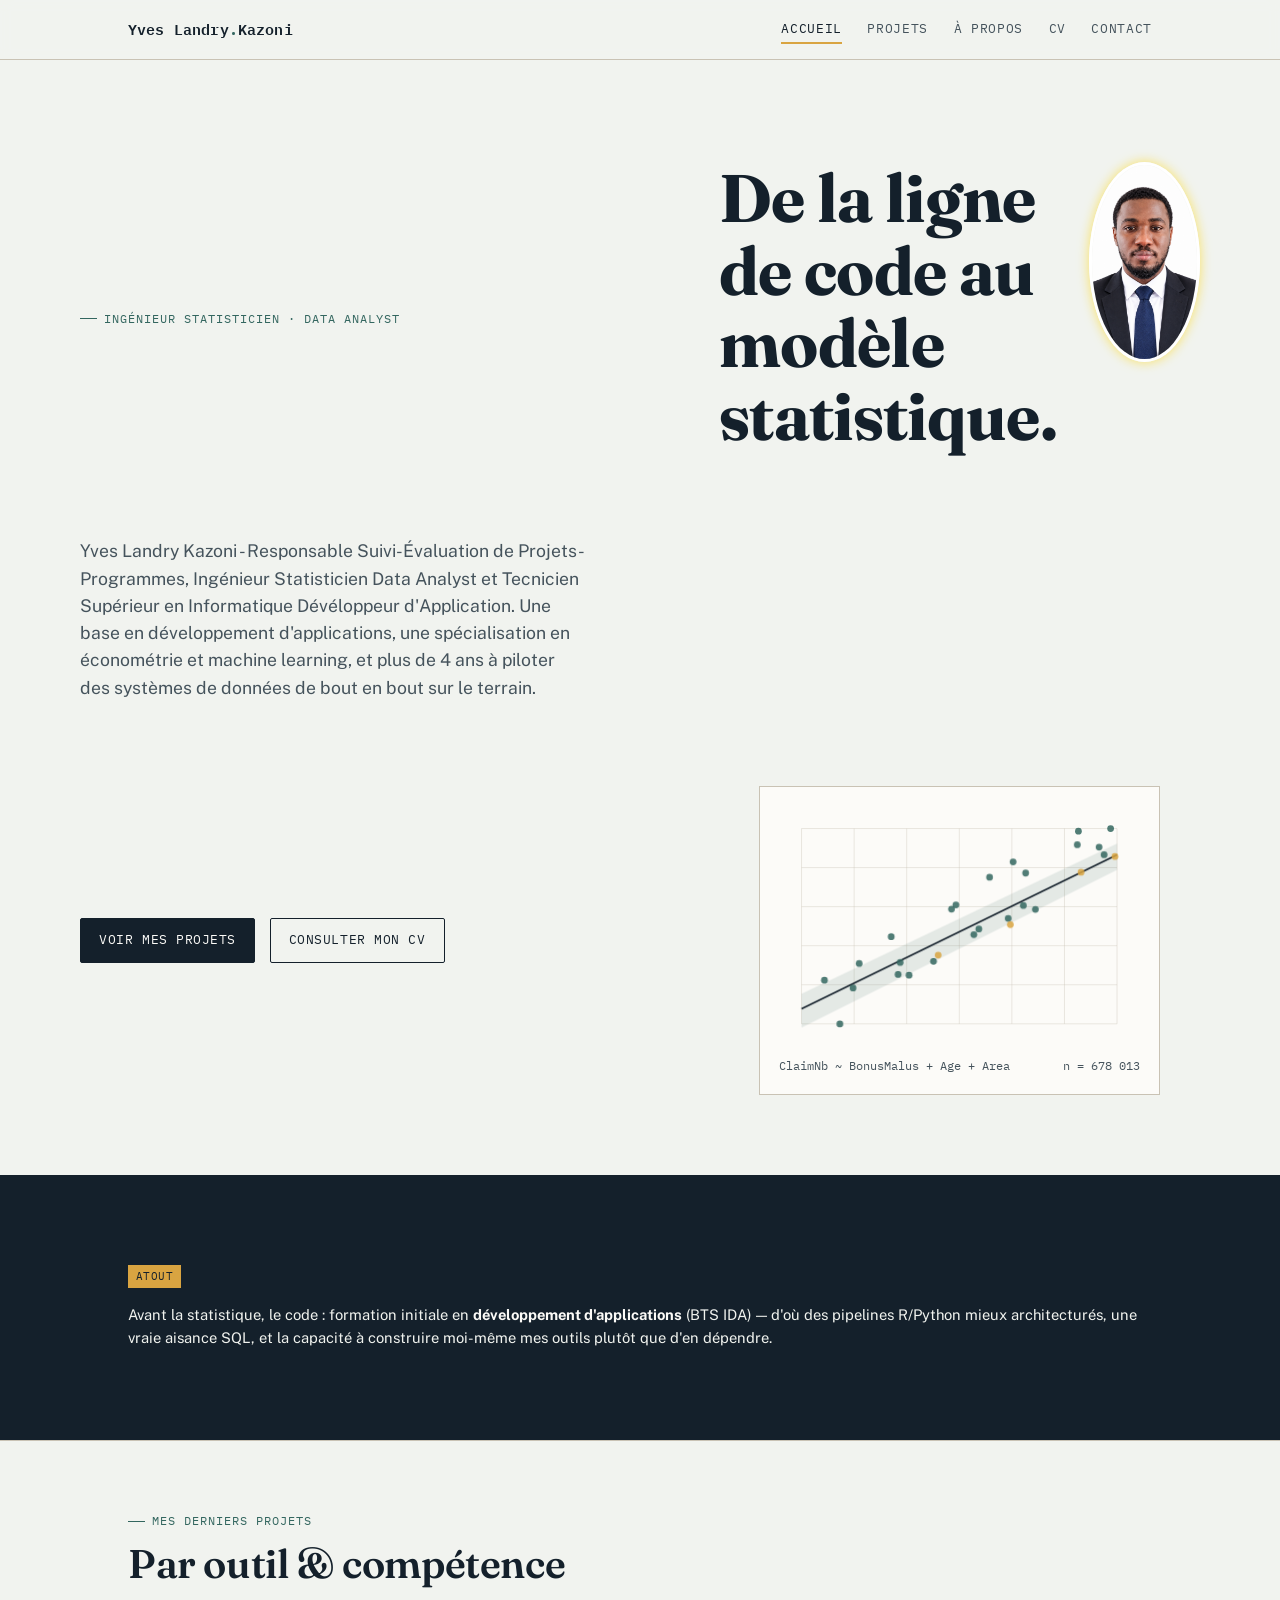
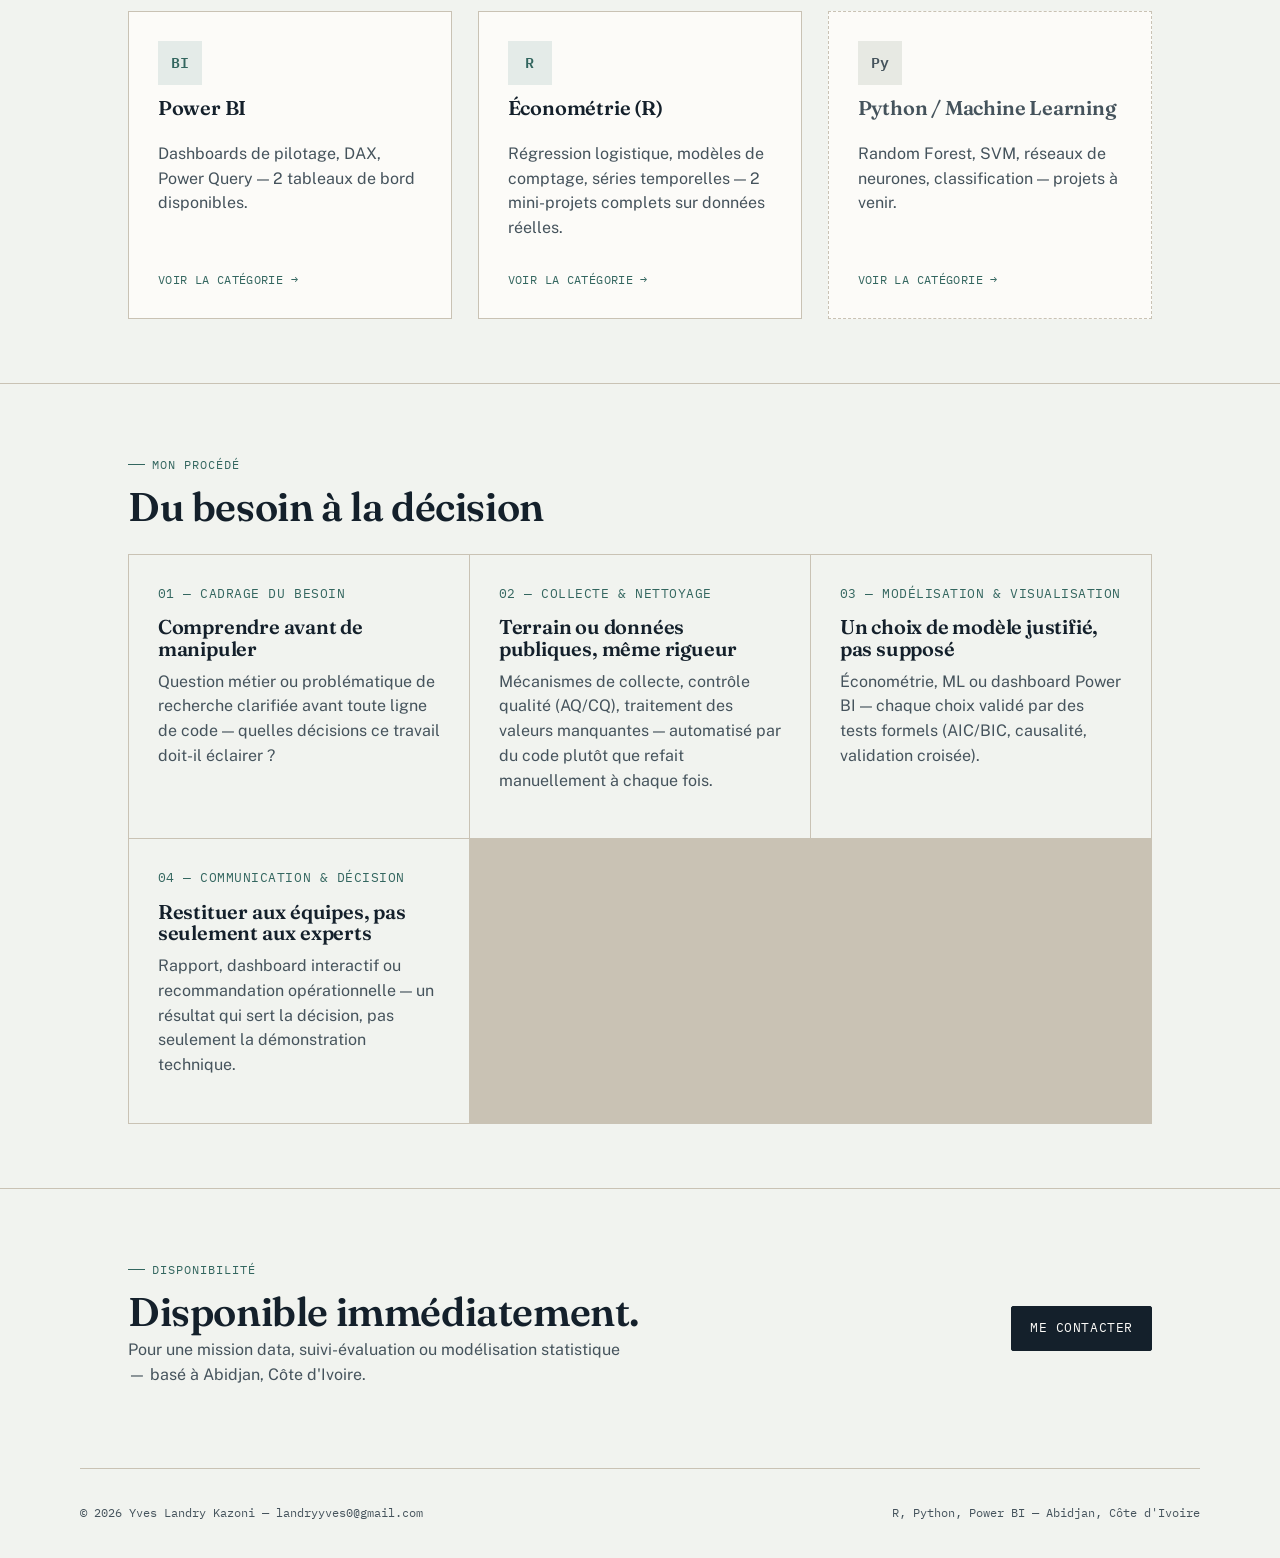
==== index.html @ ce881c0c "Update index.html" ====
<!DOCTYPE html>
<html lang="fr">
<head>
<meta charset="UTF-8">
<meta name="viewport" content="width=device-width, initial-scale=1.0">
<title>Yves Landry Kazoni — Ingénieur Statisticien &amp; Data Analyst</title>
<meta name="description" content="Portfolio de Yves Landry Kazoni — Ingénieur Statisticien / Data Analyst. Économétrie, Power BI, développement — de la ligne de code au modèle statistique.">
<link rel="preconnect" href="https://fonts.googleapis.com">
<link href="https://fonts.googleapis.com/css2?family=Fraunces:opsz,wght@9..144,400..600&family=Public+Sans:wght@400;500;600&family=IBM+Plex+Mono:wght@400;500;600&display=swap" rel="stylesheet">
<link rel="stylesheet" href="style.css">
</head>
<body>

<header class="site-header">
  <nav class="nav wrap">
    <a href="index.html" class="brand">Yves Landry<span>.</span>Kazoni</a>
    <button class="nav-toggle" aria-expanded="false" aria-label="Ouvrir le menu">Menu</button>
    <ul class="nav-links">
      <li><a href="index.html" aria-current="page">Accueil</a></li>
      <li><a href="projets.html">Projets</a></li>
      <li><a href="a-propos.html">À propos</a></li>
      <li><a href="cv.html">CV</a></li>
      <li><a href="contact.html">Contact</a></li>
    </ul>
  </nav>

</header>

<main>
 <section class="hero wrap">
   <p class="eyebrow">Ingénieur Statisticien · Data Analyst</p>
  <div class="hero-header">
    <h1>De la ligne de code au modèle statistique.</h1>
    <div class="hero-photo">
      <img src="images/PhotoId.png" alt="Photo de Yves Landry Kazoni">
    </div>
  </div>

  
  <p class="lede">
    Yves Landry Kazoni - Responsable Suivi-Évaluation de Projets-Programmes,
    Ingénieur Statisticien Data Analyst et Tecnicien Supérieur en Informatique Dévéloppeur d'Application.
    Une base en développement d'applications, une spécialisation en
    économétrie et machine learning, et plus de 4 ans à piloter des
    systèmes de données de bout en bout sur le terrain.
  </p>
    </div>
  </div>
      </p>
      <div class="btn-row">
        <a href="projets.html" class="btn btn-primary">Voir mes projets</a>
        <a href="cv.html" class="btn btn-ghost">Consulter mon CV</a>
      </div>
    </div>

    <figure class="hero-figure">
      <svg id="regression-plot" viewBox="0 0 480 320" role="img" aria-label="Nuage de points avec droite de régression et intervalle de confiance"></svg>
      <figcaption>
        <span>ClaimNb ~ BonusMalus + Age + Area</span>
        <span>n = 678 013</span>
      </figcaption>
    </figure>
  </section>

  <section class="highlight-strip">
    <div class="wrap">
      <span class="badge-dev">Atout</span>
      <p>Avant la statistique, le code : formation initiale en <strong>développement
         d'applications</strong> (BTS IDA) — d'où des pipelines R/Python mieux
         architecturés, une vraie aisance SQL, et la capacité à construire
         moi-même mes outils plutôt que d'en dépendre.</p>
    </div>
  </section>

  <section class="section-border-top">
    <div class="wrap">
      <p class="eyebrow">Mes derniers projets</p>
      <h2 style="margin-bottom:1.6rem;">Par outil &amp; compétence</h2>
      <div class="category-grid">

        <a href="powerbi.html" class="category-card">
          <span class="category-icon">BI</span>
          <h3>Power BI</h3>
          <p>Dashboards de pilotage, DAX, Power Query — 2 tableaux de bord
             disponibles.</p>
          <span class="cta">Voir la catégorie →</span>
        </a>

        <a href="econometrie.html" class="category-card">
          <span class="category-icon">R</span>
          <h3>Économétrie (R)</h3>
          <p>Régression logistique, modèles de comptage, séries temporelles —
             2 mini-projets complets sur données réelles.</p>
          <span class="cta">Voir la catégorie →</span>
        </a>

        <a href="machine-learning.html" class="category-card is-soon">
          <span class="category-icon">Py</span>
          <h3>Python / Machine Learning</h3>
          <p>Random Forest, SVM, réseaux de neurones, classification —
             projets à venir.</p>
          <span class="cta">Voir la catégorie →</span>
        </a>

      </div>
    </div>
  </section>

  <section class="section-border-top">
    <div class="wrap">
      <p class="eyebrow">Mon procédé</p>
      <h2 style="margin-bottom:1.6rem;">Du besoin à la décision</h2>
      <div class="pillars">
        <div class="pillar">
          <p class="mono">01 — Cadrage du besoin</p>
          <h3>Comprendre avant de manipuler</h3>
          <p>Question métier ou problématique de recherche clarifiée avant
             toute ligne de code — quelles décisions ce travail doit-il
             éclairer ?</p>
        </div>
        <div class="pillar">
          <p class="mono">02 — Collecte &amp; nettoyage</p>
          <h3>Terrain ou données publiques, même rigueur</h3>
          <p>Mécanismes de collecte, contrôle qualité (AQ/CQ), traitement des
             valeurs manquantes — automatisé par du code plutôt que refait
             manuellement à chaque fois.</p>
        </div>
        <div class="pillar">
          <p class="mono">03 — Modélisation &amp; visualisation</p>
          <h3>Un choix de modèle justifié, pas supposé</h3>
          <p>Économétrie, ML ou dashboard Power BI — chaque choix validé par
             des tests formels (AIC/BIC, causalité, validation croisée).</p>
        </div>
        <div class="pillar">
          <p class="mono">04 — Communication &amp; décision</p>
          <h3>Restituer aux équipes, pas seulement aux experts</h3>
          <p>Rapport, dashboard interactif ou recommandation opérationnelle —
             un résultat qui sert la décision, pas seulement la démonstration
             technique.</p>
        </div>
      </div>
    </div>
  </section>

  <section class="section-border-top">
    <div class="wrap" style="display:flex; justify-content:space-between; align-items:center; flex-wrap:wrap; gap:1.2rem;">
      <div>
        <p class="eyebrow">Disponibilité</p>
        <h2 style="margin-bottom:0.3rem;">Disponible immédiatement.</h2>
        <p class="lede" style="max-width:50ch;">Pour une mission data, suivi-évaluation ou modélisation
           statistique — basé à Abidjan, Côte d'Ivoire.</p>
      </div>
      <a href="contact.html" class="btn btn-primary">Me contacter</a>
    </div>
  </section>

</main>

<footer class="site-footer wrap">
  <span>© 2026 Yves Landry Kazoni — landryyves0@gmail.com</span>
  <span>R, Python, Power BI — Abidjan, Côte d'Ivoire</span>
</footer>

<script src="script.js"></script>
</body>
</html>
---- style.css ----
/* =========================================================
   PORTFOLIO — DATA / ECONOMETRICS / ML
   Design tokens
   ========================================================= */

:root {
  /* Palette */
  --paper:      #F1F3EF;   /* fond papier gris-vert pâle */
  --paper-dim:  #E7E9E3;
  --ink:        #14202B;   /* encre bleu-nuit, quasi noir */
  --ink-soft:   #45535C;
  --teal:       #33665F;   /* accent primaire — vert-sarcelle profond */
  --teal-dim:   #E4EBE8;
  --amber:      #D9A441;   /* accent secondaire — ambre, "coefficient significatif" */
  --line:       #C9C2B4;   /* gris-ligne, quadrillage */
  --white:      #FCFBF8;

  /* Type */
  --font-display: "Fraunces", "Iowan Old Style", Georgia, serif;
  --font-body: "Public Sans", "Inter", -apple-system, BlinkMacSystemFont, sans-serif;
  --font-mono: "IBM Plex Mono", "SFMono-Regular", Menlo, Consolas, monospace;

  /* Rythme */
  --radius: 2px;
  --max-w: 1120px;
  --gutter: clamp(1.25rem, 4vw, 3rem);
}

@media (prefers-reduced-motion: reduce) {
  *, *::before, *::after {
    animation-duration: 0.001ms !important;
    animation-iteration-count: 1 !important;
    transition-duration: 0.001ms !important;
    scroll-behavior: auto !important;
  }
}

* { box-sizing: border-box; }

html { scroll-behavior: smooth; }

body {
  margin: 0;
  background: var(--paper);
  color: var(--ink);
  font-family: var(--font-body);
  font-size: 16px;
  line-height: 1.55;
  -webkit-font-smoothing: antialiased;
}

img, svg { max-width: 100%; display: block; }

a { color: inherit; }

a:focus-visible,
button:focus-visible,
input:focus-visible,
textarea:focus-visible {
  outline: 2px solid var(--teal);
  outline-offset: 3px;
}

.wrap {
  max-width: var(--max-w);
  margin: 0 auto;
  padding-left: var(--gutter);
  padding-right: var(--gutter);
}

h1, h2, h3, h4 {
  font-family: var(--font-display);
  font-weight: 600;
  line-height: 1.08;
  margin: 0 0 0.5em;
  letter-spacing: -0.01em;
}

h1 { font-size: clamp(2.4rem, 5vw + 1rem, 4.2rem); font-weight: 500; }
h2 { font-size: clamp(1.7rem, 2.4vw + 1rem, 2.5rem); }
h3 { font-size: 1.25rem; }

p { margin: 0 0 1em; color: var(--ink-soft); }

.mono {
  font-family: var(--font-mono);
  font-size: 0.8rem;
  letter-spacing: 0.04em;
  text-transform: uppercase;
}

.eyebrow {
  font-family: var(--font-mono);
  font-size: 0.78rem;
  letter-spacing: 0.08em;
  text-transform: uppercase;
  color: var(--teal);
  display: inline-flex;
  align-items: center;
  gap: 0.5em;
  margin-bottom: 0.9em;
}

.eyebrow::before {
  content: "";
  width: 1.4em;
  height: 1px;
  background: var(--teal);
  display: inline-block;
}

/* ---------- Nav ---------- */

.site-header {
  position: sticky;
  top: 0;
  z-index: 50;
  background: rgba(241, 243, 239, 0.88);
  backdrop-filter: blur(6px);
  border-bottom: 1px solid var(--line);
}

.nav {
  display: flex;
  align-items: center;
  justify-content: space-between;
  padding-top: 1.1rem;
  padding-bottom: 1.1rem;
}

.brand {
  font-family: var(--font-mono);
  font-size: 0.95rem;
  font-weight: 600;
  text-decoration: none;
  color: var(--ink);
  letter-spacing: 0.01em;
}

.brand span { color: var(--teal); }

.nav-links {
  display: flex;
  gap: clamp(1.1rem, 2vw, 2.2rem);
  list-style: none;
  margin: 0;
  padding: 0;
  font-family: var(--font-mono);
  font-size: 0.82rem;
  text-transform: uppercase;
  letter-spacing: 0.05em;
}

.nav-links a {
  text-decoration: none;
  color: var(--ink-soft);
  position: relative;
  padding-bottom: 3px;
}

.nav-links a:hover,
.nav-links a[aria-current="page"] {
  color: var(--ink);
}

.nav-links a[aria-current="page"]::after {
  content: "";
  position: absolute;
  left: 0; right: 0; bottom: -4px;
  height: 2px;
  background: var(--amber);
}

.nav-toggle {
  display: none;
  background: none;
  border: 1px solid var(--line);
  padding: 0.4rem 0.6rem;
  font-family: var(--font-mono);
  font-size: 0.75rem;
  cursor: pointer;
}

@media (max-width: 720px) {
  .nav-toggle { display: inline-block; }
  .nav-links {
    position: absolute;
    left: 0; right: 0; top: 100%;
    background: var(--paper);
    border-bottom: 1px solid var(--line);
    flex-direction: column;
    gap: 0;
    display: none;
  }
  .nav-links.open { display: flex; }
  .nav-links li { border-top: 1px solid var(--line); }
  .nav-links a { display: block; padding: 0.9rem var(--gutter); }
}

/* ---------- Buttons ---------- */

.btn {
  display: inline-flex;
  align-items: center;
  gap: 0.55em;
  font-family: var(--font-mono);
  font-size: 0.82rem;
  text-transform: uppercase;
  letter-spacing: 0.04em;
  text-decoration: none;
  padding: 0.85em 1.4em;
  border: 1px solid var(--ink);
  border-radius: var(--radius);
  transition: background 0.15s ease, color 0.15s ease, transform 0.15s ease;
}

.btn-primary {
  background: var(--ink);
  color: var(--white);
}
.btn-primary:hover { background: var(--teal); border-color: var(--teal); transform: translateY(-1px); }

.btn-ghost {
  background: transparent;
  color: var(--ink);
}
.btn-ghost:hover { background: var(--ink); color: var(--white); transform: translateY(-1px); }

.btn-row { display: flex; gap: 0.9rem; flex-wrap: wrap; }

/* ---------- Hero ---------- */

.hero {
  padding: clamp(3rem, 8vw, 6.5rem) 0 clamp(2.5rem, 6vw, 4rem);
  display: grid;
  grid-template-columns: 1.1fr 0.9fr;
  gap: clamp(2rem, 4vw, 4rem);
  align-items: center;
}

@media (max-width: 860px) {
  .hero { grid-template-columns: 1fr; }
}

.hero p.lede {
  font-size: 1.1rem;
  max-width: 46ch;
}

.hero-figure {
  border: 1px solid var(--line);
  background: var(--white);
  padding: 1.2rem;
}

.hero-figure figcaption {
  font-family: var(--font-mono);
  font-size: 0.72rem;
  color: var(--ink-soft);
  margin-top: 0.7rem;
  display: flex;
  justify-content: space-between;
}

/* ---------- Sections ---------- */

section { padding: clamp(2.5rem, 5vw, 4.5rem) 0; }

.section-border-top { border-top: 1px solid var(--line); }

.pillars {
  display: grid;
  grid-template-columns: repeat(3, 1fr);
  gap: 1px;
  background: var(--line);
  border: 1px solid var(--line);
}

@media (max-width: 760px) {
  .pillars { grid-template-columns: 1fr; }
}

.pillar {
  background: var(--paper);
  padding: 1.8rem;
}

.pillar .mono { color: var(--teal); }

/* ---------- Project cards ---------- */

.project-grid {
  display: grid;
  grid-template-columns: repeat(auto-fill, minmax(300px, 1fr));
  gap: 1.4rem;
}

.card {
  background: var(--white);
  border: 1px solid var(--line);
  padding: 1.6rem;
  display: flex;
  flex-direction: column;
  gap: 0.9rem;
  transition: border-color 0.15s ease, transform 0.15s ease;
}

.card:hover { border-color: var(--teal); transform: translateY(-2px); }

.tag-row { display: flex; flex-wrap: wrap; gap: 0.4rem; }

.tag {
  font-family: var(--font-mono);
  font-size: 0.68rem;
  text-transform: uppercase;
  letter-spacing: 0.04em;
  padding: 0.25em 0.6em;
  border: 1px solid var(--line);
  color: var(--ink-soft);
}

.card-links { display: flex; gap: 1rem; margin-top: auto; font-family: var(--font-mono); font-size: 0.78rem; }
.card-links a { text-decoration: underline; text-underline-offset: 3px; }

.card.is-placeholder { border-style: dashed; color: var(--ink-soft); }
.card.is-placeholder p { color: var(--ink-soft); font-size: 0.92rem; }

/* ---------- Timeline (CV) ---------- */

.timeline { border-left: 1px solid var(--line); margin-left: 0.4rem; }

.timeline-item {
  position: relative;
  padding: 0 0 2.2rem 1.8rem;
}

.timeline-item::before {
  content: "";
  position: absolute;
  left: -5px; top: 0.35rem;
  width: 9px; height: 9px;
  background: var(--amber);
  border-radius: 50%;
}

.timeline-item .mono { color: var(--ink-soft); margin-bottom: 0.3em; display: block; }

/* ---------- Skill matrix ---------- */

.skill-group + .skill-group { margin-top: 1.8rem; }

.skill-row {
  display: grid;
  grid-template-columns: 140px 1fr;
  align-items: center;
  gap: 1rem;
  padding: 0.5rem 0;
  border-bottom: 1px solid var(--line);
}

.skill-name { font-family: var(--font-mono); font-size: 0.82rem; }

.skill-bar { height: 6px; background: var(--paper-dim); position: relative; }
.skill-bar span {
  position: absolute; left: 0; top: 0; bottom: 0;
  background: var(--teal);
}

/* ---------- Contact ---------- */

.contact-grid {
  display: grid;
  grid-template-columns: 1fr 1fr;
  gap: clamp(2rem, 4vw, 4rem);
}

@media (max-width: 760px) { .contact-grid { grid-template-columns: 1fr; } }

.contact-list { list-style: none; margin: 0; padding: 0; }
.contact-list li {
  border-bottom: 1px solid var(--line);
  padding: 1rem 0;
  display: flex;
  justify-content: space-between;
  align-items: baseline;
  font-family: var(--font-mono);
  font-size: 0.92rem;
}
.contact-list li a { text-decoration: none; }
.contact-list li a:hover { color: var(--teal); }

form.contact-form { display: flex; flex-direction: column; gap: 1rem; }

.field { display: flex; flex-direction: column; gap: 0.4rem; }
.field label { font-family: var(--font-mono); font-size: 0.75rem; text-transform: uppercase; letter-spacing: 0.05em; color: var(--ink-soft); }
.field input, .field textarea {
  font-family: var(--font-body);
  font-size: 0.95rem;
  padding: 0.7em 0.8em;
  border: 1px solid var(--line);
  background: var(--white);
  color: var(--ink);
  border-radius: var(--radius);
}
.field textarea { resize: vertical; min-height: 120px; }

/* ---------- Footer ---------- */

.site-footer {
  border-top: 1px solid var(--line);
  padding: 2.2rem 0;
  font-family: var(--font-mono);
  font-size: 0.75rem;
  color: var(--ink-soft);
  display: flex;
  justify-content: space-between;
  flex-wrap: wrap;
  gap: 0.6rem;
}

/* ---------- Placeholder callout ---------- */

.todo {
  background: var(--teal-dim);
  border: 1px dashed var(--teal);
  padding: 0.9rem 1.1rem;
  font-family: var(--font-mono);
  font-size: 0.78rem;
  color: var(--teal);
  margin-bottom: 1.6rem;
}

/* ---------- Portrait / avatar ---------- */

.avatar {
  width: 132px;
  height: 132px;
  border-radius: 50%;
  background: var(--ink);
  color: var(--white);
  display: flex;
  align-items: center;
  justify-content: center;
  font-family: var(--font-display);
  font-size: 2.6rem;
  font-weight: 600;
  border: 3px solid var(--amber);
  flex-shrink: 0;
}

/* ---------- Sub-navigation (dashboards menu) ---------- */

.subnav {
  background: var(--white);
  border-bottom: 1px solid var(--line);
}

.subnav .wrap {
  display: flex;
  gap: 1.6rem;
  overflow-x: auto;
  padding-top: 0.7rem;
  padding-bottom: 0.7rem;
  font-family: var(--font-mono);
  font-size: 0.78rem;
  text-transform: uppercase;
  letter-spacing: 0.04em;
}

.subnav a {
  white-space: nowrap;
  text-decoration: none;
  color: var(--ink-soft);
  padding-bottom: 2px;
  border-bottom: 2px solid transparent;
}

.subnav a:hover,
.subnav a[aria-current="page"] {
  color: var(--ink);
  border-bottom-color: var(--amber);
}

/* ---------- Dashboard hero (project detail pages) ---------- */

.project-hero {
  padding: 2.2rem 0 1.6rem;
  border-bottom: 1px solid var(--line);
}

.project-hero .breadcrumb {
  font-family: var(--font-mono);
  font-size: 0.75rem;
  color: var(--ink-soft);
  text-decoration: none;
  display: inline-flex;
  align-items: center;
  gap: 0.4em;
  margin-bottom: 1rem;
}
.project-hero .breadcrumb:hover { color: var(--teal); }

.stat-row {
  display: grid;
  grid-template-columns: repeat(auto-fit, minmax(140px, 1fr));
  gap: 1px;
  background: var(--line);
  border: 1px solid var(--line);
  margin-top: 1.6rem;
}

.stat-cell {
  background: var(--white);
  padding: 1rem 1.2rem;
}

.stat-cell .stat-value {
  font-family: var(--font-display);
  font-size: 1.7rem;
  color: var(--ink);
  display: block;
}

.stat-cell .stat-label {
  font-family: var(--font-mono);
  font-size: 0.68rem;
  text-transform: uppercase;
  letter-spacing: 0.04em;
  color: var(--ink-soft);
}

/* ---------- Tabs (interactive tables menu) ---------- */

.tabbar {
  display: flex;
  flex-wrap: wrap;
  gap: 0.4rem;
  border-bottom: 1px solid var(--line);
  margin-bottom: 1.6rem;
  position: sticky;
  top: 65px;
  background: var(--paper);
  padding-top: 0.6rem;
  z-index: 10;
}

.tab-btn {
  font-family: var(--font-mono);
  font-size: 0.78rem;
  text-transform: uppercase;
  letter-spacing: 0.03em;
  background: none;
  border: 1px solid var(--line);
  border-bottom: none;
  padding: 0.6em 1em;
  cursor: pointer;
  color: var(--ink-soft);
  border-radius: 2px 2px 0 0;
}

.tab-btn:hover { color: var(--ink); }

.tab-btn.active {
  color: var(--ink);
  background: var(--white);
  border-color: var(--line);
  font-weight: 600;
}

.tab-btn.active::after {
  content: "";
}

.tab-panel { display: none; }
.tab-panel.active { display: block; animation: fadeIn 0.2s ease; }

@keyframes fadeIn {
  from { opacity: 0; transform: translateY(4px); }
  to { opacity: 1; transform: translateY(0); }
}

/* ---------- Data table (interactive) ---------- */

.table-toolbar {
  display: flex;
  justify-content: space-between;
  align-items: center;
  gap: 1rem;
  margin-bottom: 0.8rem;
  flex-wrap: wrap;
}

.table-search {
  font-family: var(--font-mono);
  font-size: 0.8rem;
  padding: 0.55em 0.8em;
  border: 1px solid var(--line);
  background: var(--white);
  min-width: 220px;
}

.table-scroll {
  overflow-x: auto;
  border: 1px solid var(--line);
  background: var(--white);
}

table.data-table {
  width: 100%;
  border-collapse: collapse;
  font-size: 0.86rem;
}

table.data-table caption {
  text-align: left;
  font-family: var(--font-mono);
  font-size: 0.72rem;
  color: var(--ink-soft);
  padding: 0.6em 0.9em;
  border-bottom: 1px solid var(--line);
}

table.data-table th, table.data-table td {
  padding: 0.55em 0.9em;
  text-align: left;
  border-bottom: 1px solid var(--paper-dim);
  white-space: nowrap;
}

table.data-table thead th {
  font-family: var(--font-mono);
  font-size: 0.7rem;
  text-transform: uppercase;
  letter-spacing: 0.03em;
  color: var(--ink-soft);
  background: var(--paper);
  cursor: pointer;
  user-select: none;
  position: sticky;
  top: 0;
}

table.data-table thead th:hover { color: var(--ink); }

table.data-table thead th.sorted-asc::after { content: " ▲"; font-size: 0.6em; }
table.data-table thead th.sorted-desc::after { content: " ▼"; font-size: 0.6em; }

table.data-table tbody tr:hover { background: var(--teal-dim); }

table.data-table td.num { font-family: var(--font-mono); text-align: right; }

.badge {
  font-family: var(--font-mono);
  font-size: 0.68rem;
  padding: 0.2em 0.55em;
  border-radius: 2px;
  text-transform: uppercase;
}
.badge-ok { background: #E4EBE8; color: var(--teal); }
.badge-warn { background: #FBF0DC; color: #A9762A; }
.badge-bad { background: #F6E4E0; color: #A03A2A; }

.callout {
  border-left: 3px solid var(--teal);
  background: var(--white);
  padding: 1rem 1.2rem;
  margin: 1.2rem 0;
  font-size: 0.92rem;
}
.callout p:last-child { margin-bottom: 0; }

.download-bar {
  display: flex;
  align-items: center;
  gap: 1rem;
  flex-wrap: wrap;
  background: var(--white);
  border: 1px solid var(--line);
  padding: 1rem 1.2rem;
  margin: 1.6rem 0;
}
.download-bar .mono { color: var(--ink-soft); }

/* Skills list on CV */
.skill-tags { display: flex; flex-wrap: wrap; gap: 0.5rem; }
.skill-tags .tag { font-size: 0.75rem; padding: 0.35em 0.7em; }

.exp-block { margin-bottom: 0.4rem; }
.exp-block ul { margin: 0.5rem 0 0; padding-left: 1.1rem; }
.exp-block li { margin-bottom: 0.35rem; color: var(--ink-soft); font-size: 0.92rem; }

/* ---------- Power BI gallery ---------- */

.pbix-grid {
  display: grid;
  grid-template-columns: repeat(auto-fill, minmax(320px, 1fr));
  gap: 1.6rem;
}

.pbix-card {
  background: var(--white);
  border: 1px solid var(--line);
  overflow: hidden;
  display: flex;
  flex-direction: column;
  transition: border-color 0.15s ease, transform 0.15s ease;
}

.pbix-card:hover { border-color: var(--teal); transform: translateY(-2px); }

.pbix-thumb-link {
  display: block;
  position: relative;
  border-bottom: 1px solid var(--line);
}

.pbix-thumb-link svg { display: block; width: 100%; height: auto; }

.pbix-thumb-overlay {
  position: absolute;
  inset: 0;
  display: flex;
  align-items: center;
  justify-content: center;
  gap: 0.5em;
  background: rgba(20, 32, 43, 0);
  color: var(--white);
  font-family: var(--font-mono);
  font-size: 0.8rem;
  text-transform: uppercase;
  letter-spacing: 0.05em;
  opacity: 0;
  transition: opacity 0.15s ease, background 0.15s ease;
}

.pbix-card:hover .pbix-thumb-overlay {
  opacity: 1;
  background: rgba(20, 32, 43, 0.55);
}

.pbix-body { padding: 1.4rem; display: flex; flex-direction: column; gap: 0.7rem; flex: 1; }

.pbix-body h3 { margin: 0; }

.pbix-meta {
  font-family: var(--font-mono);
  font-size: 0.7rem;
  color: var(--ink-soft);
  text-transform: uppercase;
  letter-spacing: 0.03em;
}

/* ---------- Category grid (Projets hub) ---------- */

.category-grid {
  display: grid;
  grid-template-columns: repeat(auto-fit, minmax(280px, 1fr));
  gap: 1.6rem;
}

.category-card {
  background: var(--white);
  border: 1px solid var(--line);
  padding: 1.8rem;
  display: flex;
  flex-direction: column;
  gap: 0.8rem;
  text-decoration: none;
  color: inherit;
  transition: border-color 0.15s ease, transform 0.15s ease;
}
.category-card:hover { border-color: var(--teal); transform: translateY(-3px); }

.category-icon {
  width: 44px; height: 44px;
  display: flex; align-items: center; justify-content: center;
  background: var(--teal-dim);
  color: var(--teal);
  font-family: var(--font-mono);
  font-weight: 600;
  font-size: 0.95rem;
}

.category-card.is-soon { border-style: dashed; color: var(--ink-soft); }
.category-card.is-soon .category-icon { background: var(--paper-dim); color: var(--ink-soft); }

.category-card .cta {
  margin-top: auto;
  font-family: var(--font-mono);
  font-size: 0.78rem;
  text-transform: uppercase;
  letter-spacing: 0.03em;
  color: var(--teal);
}

/* ---------- Highlight strip (atout différenciant) ---------- */

.highlight-strip {
  background: var(--ink);
  color: var(--white);
}
.highlight-strip .wrap { padding: 1.6rem var(--gutter); display: flex; gap: 1rem; align-items: center; flex-wrap: wrap; }
.highlight-strip .badge-dev {
  font-family: var(--font-mono);
  font-size: 0.68rem;
  text-transform: uppercase;
  letter-spacing: 0.05em;
  background: var(--amber);
  color: var(--ink);
  padding: 0.3em 0.7em;
  flex-shrink: 0;
}
.highlight-strip p { color: var(--paper); margin: 0; font-size: 0.92rem; }
.highlight-strip strong { color: var(--white); }

/* ---------- Ajout de photo d'identité ---------- */
.hero-header {
  display: flex;
  justify-content: space-between;
  align-items: right;
  gap: 2rem;
}

.hero-header h1 {
  font-weight: 700; /* bien gras */
  flex: 1;
}

.hero-photo img {
  width: 200px;   /* plus grand */
  height: 200px;
  border-radius: 50%; /* arrondi type CV */
  object-fit: cover;
  border: 3px solid #fff;
  box-shadow: 0 0 12px rgba(255, 215, 0, 0.6);
}
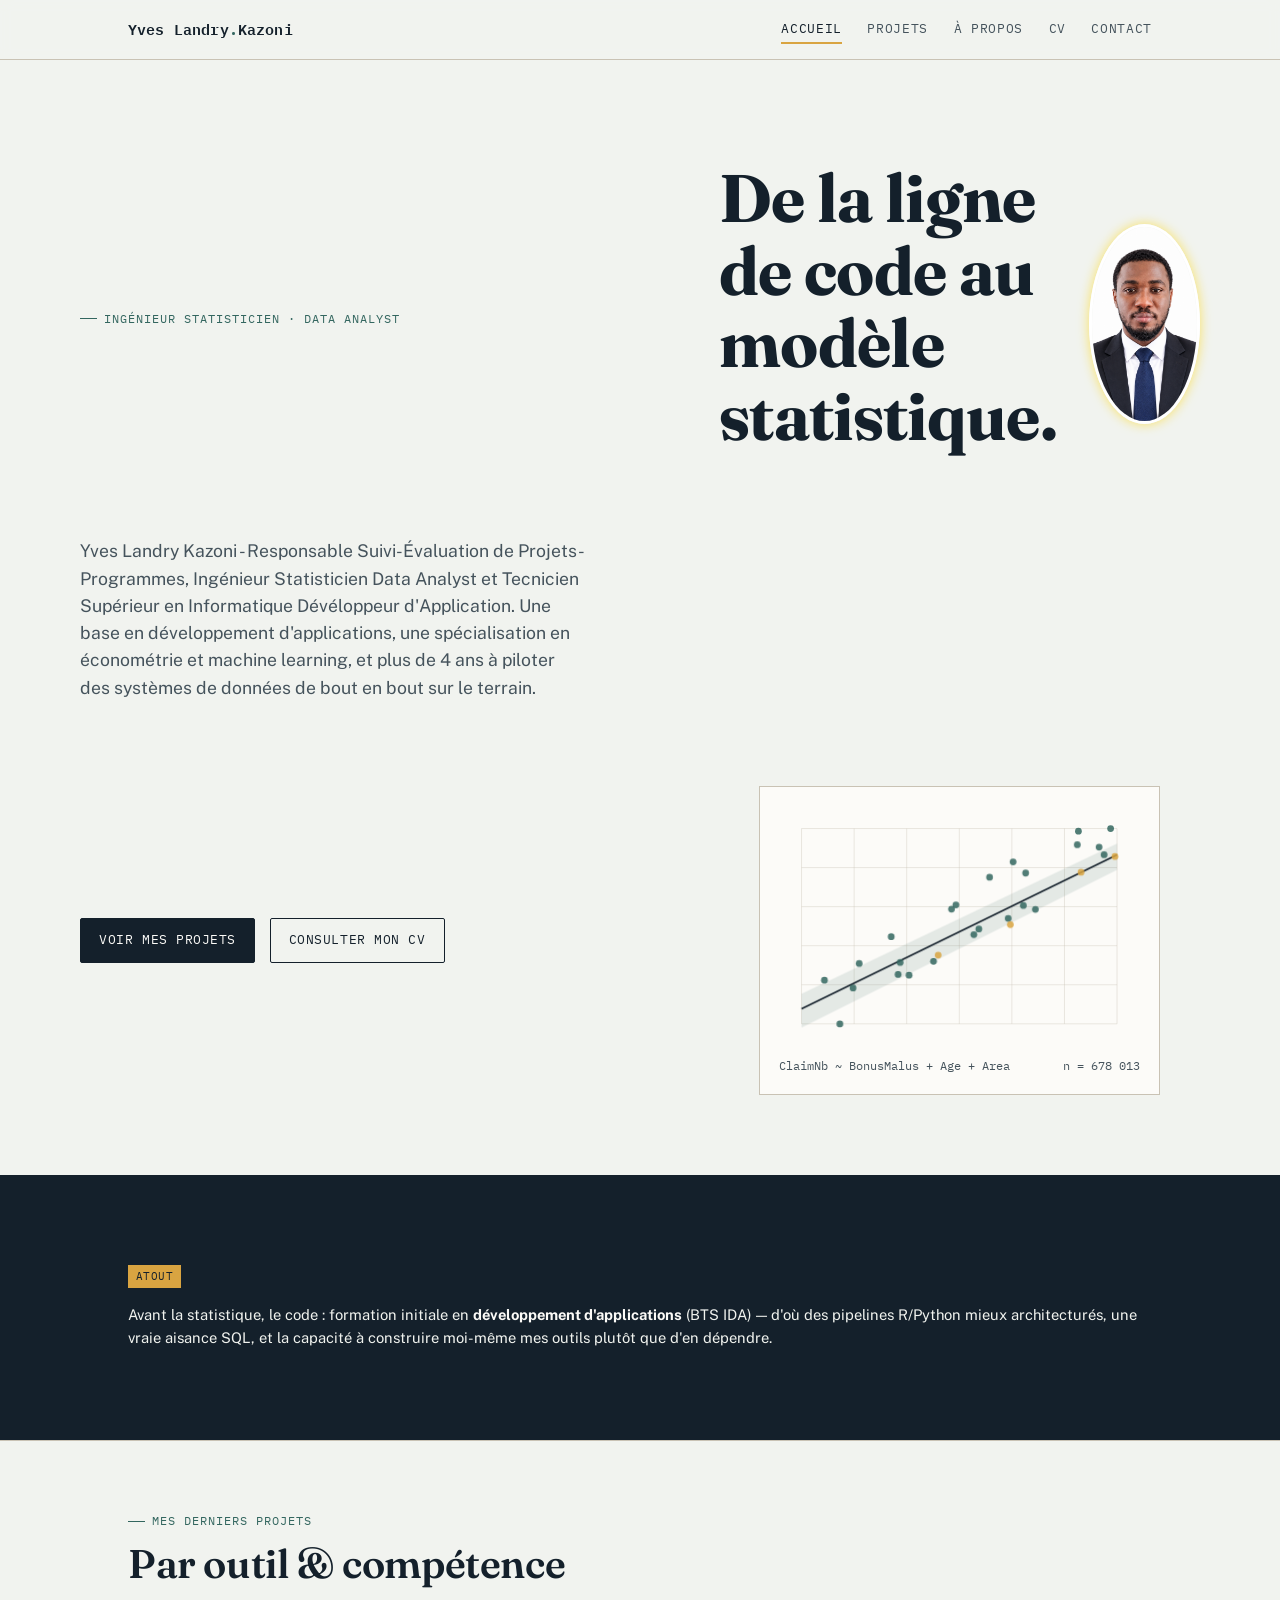
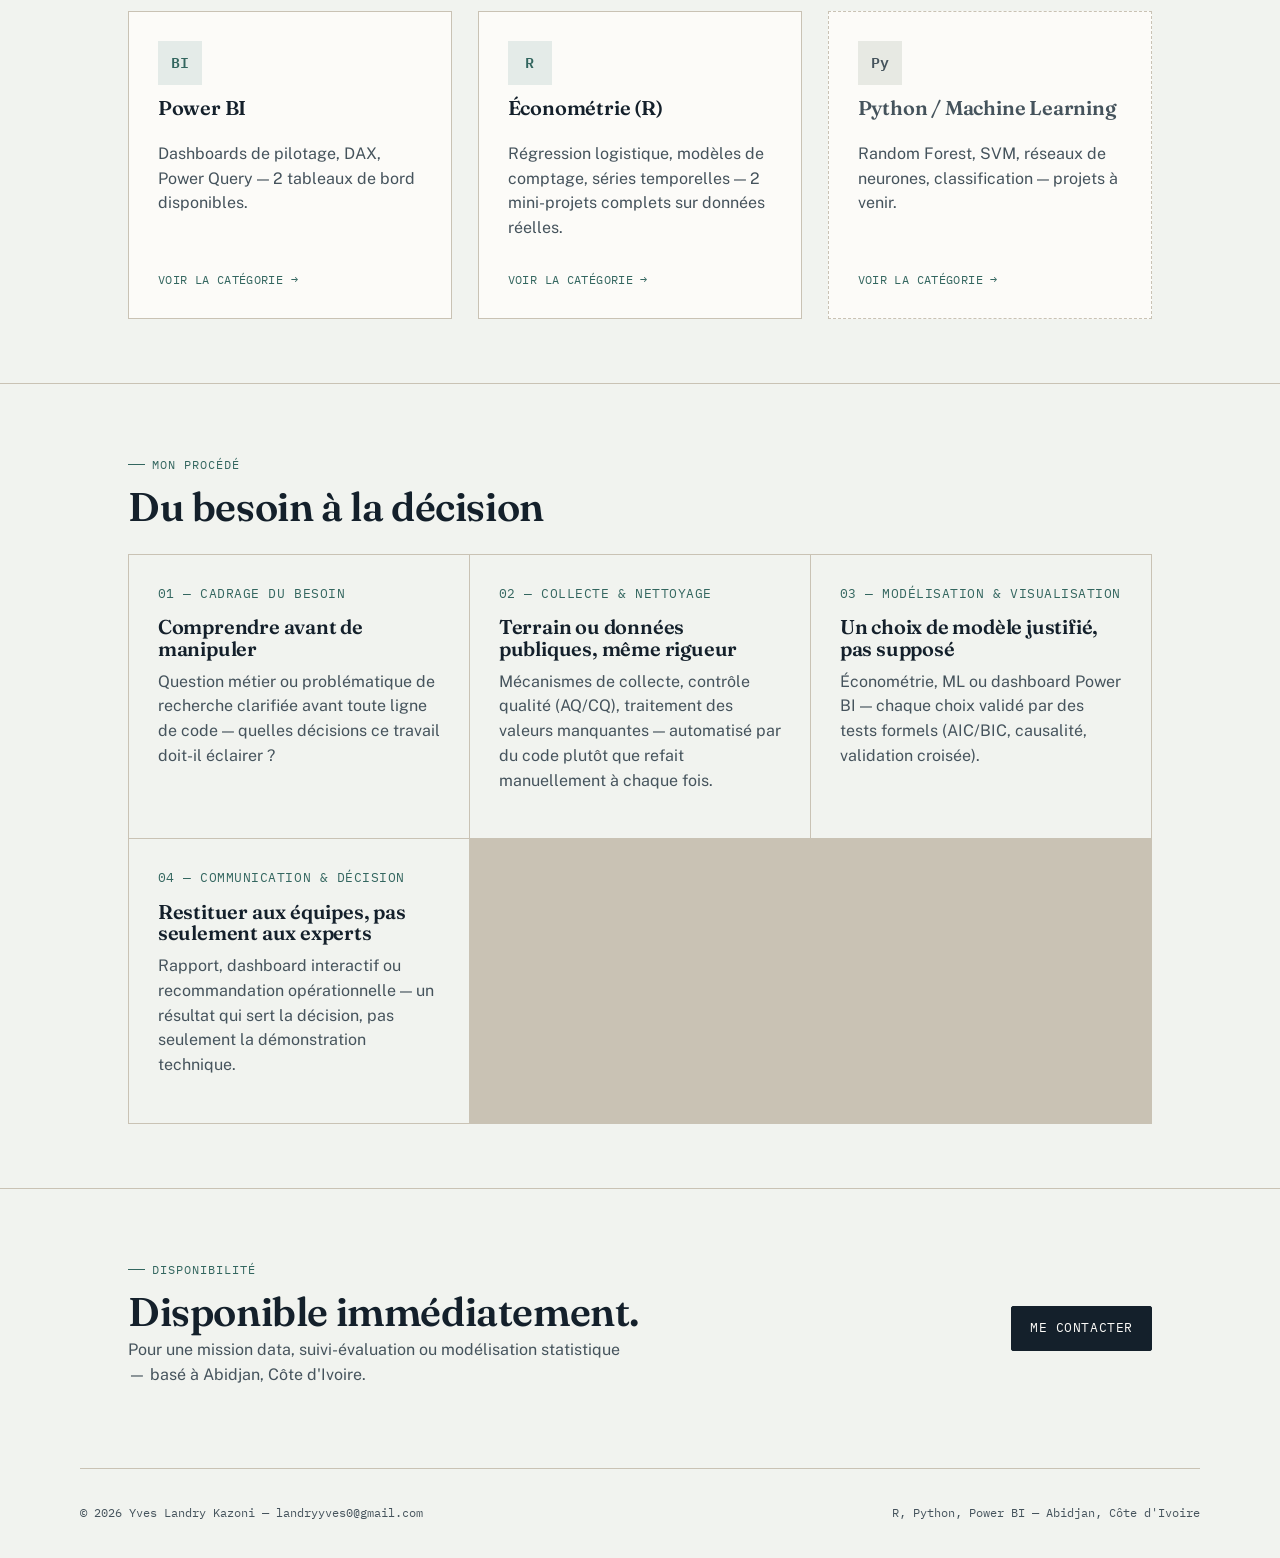
==== commit 1d22d60e: "Update index.html" ====
--- a/index.html
+++ b/index.html
@@ -35,7 +35,6 @@
       <img src="images/PhotoId.png" alt="Photo de Yves Landry Kazoni">
     </div>
   </div>
-
   
   <p class="lede">
     Yves Landry Kazoni - Responsable Suivi-Évaluation de Projets-Programmes,
--- a/style.css
+++ b/style.css
@@ -817,7 +817,7 @@
 .hero-header {
   display: flex;
   justify-content: space-between;
-  align-items: right;
+  align-items: center;
   gap: 2rem;
 }
 
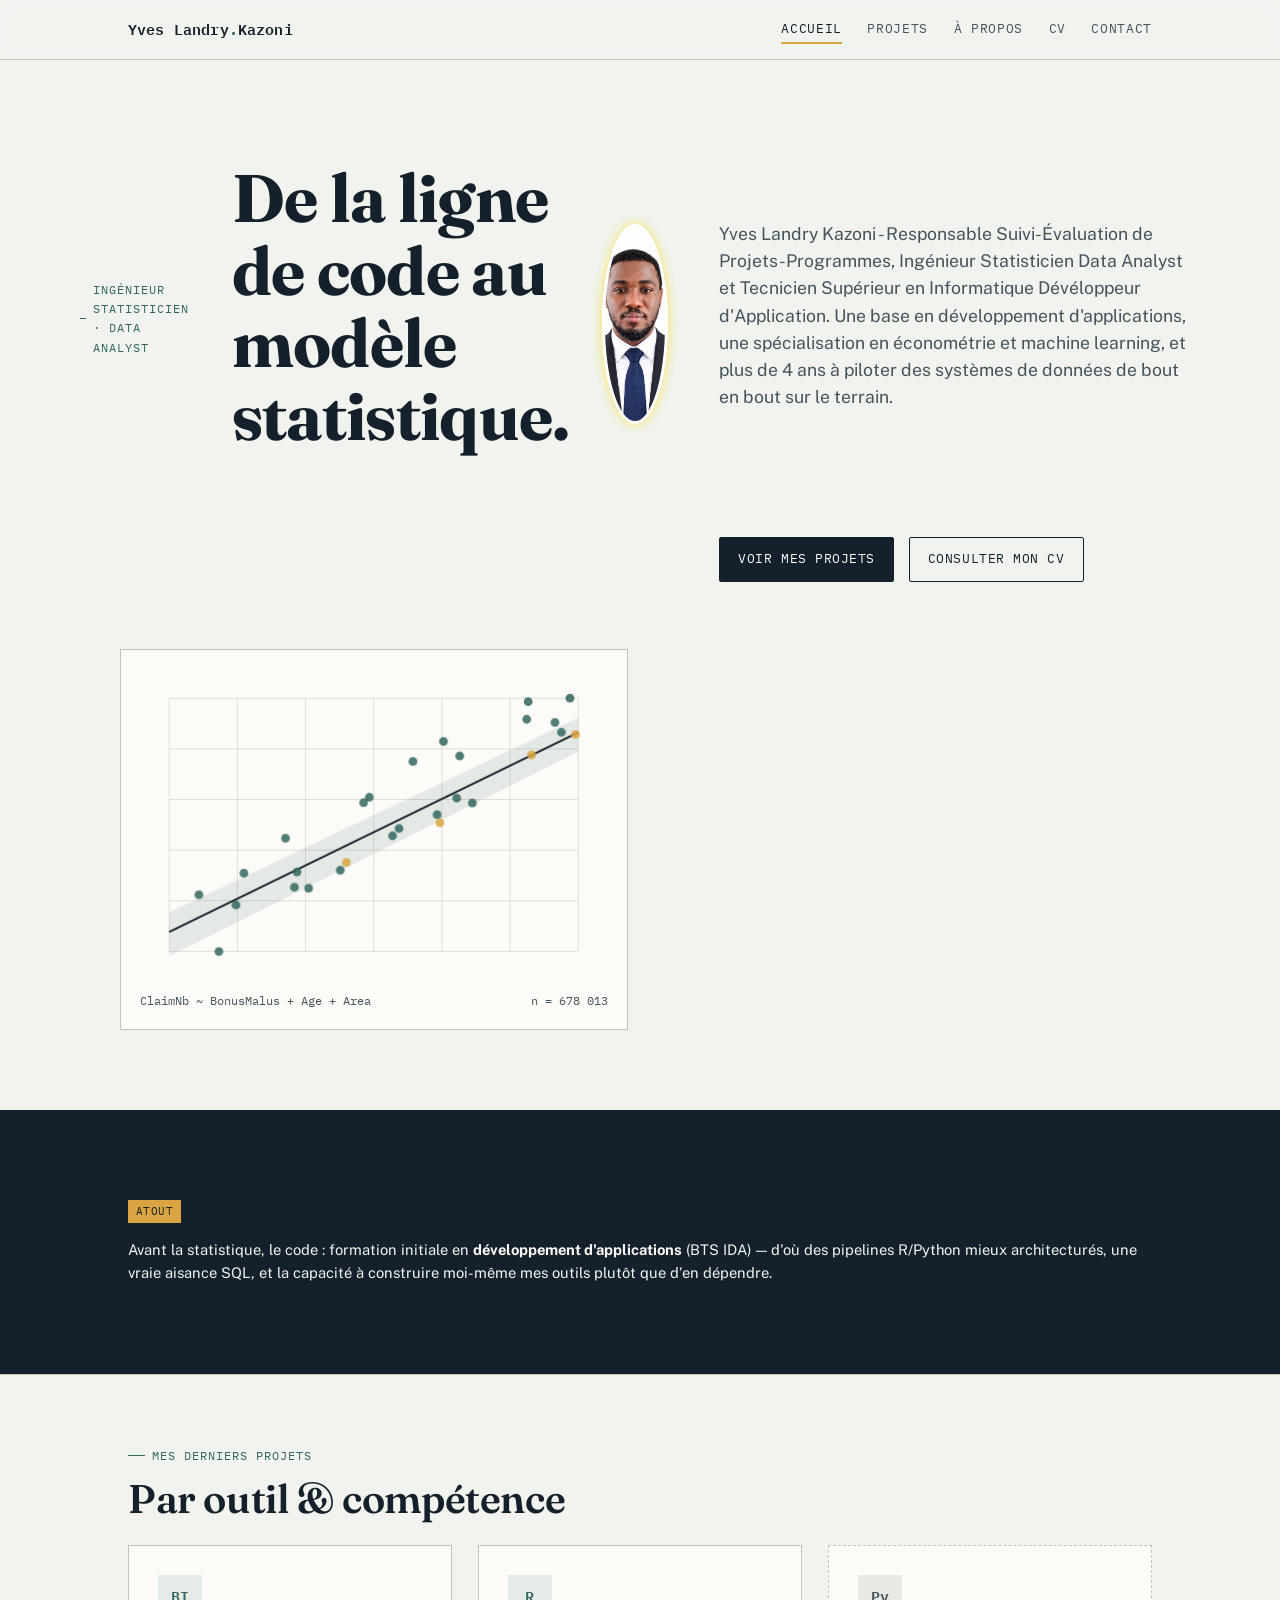
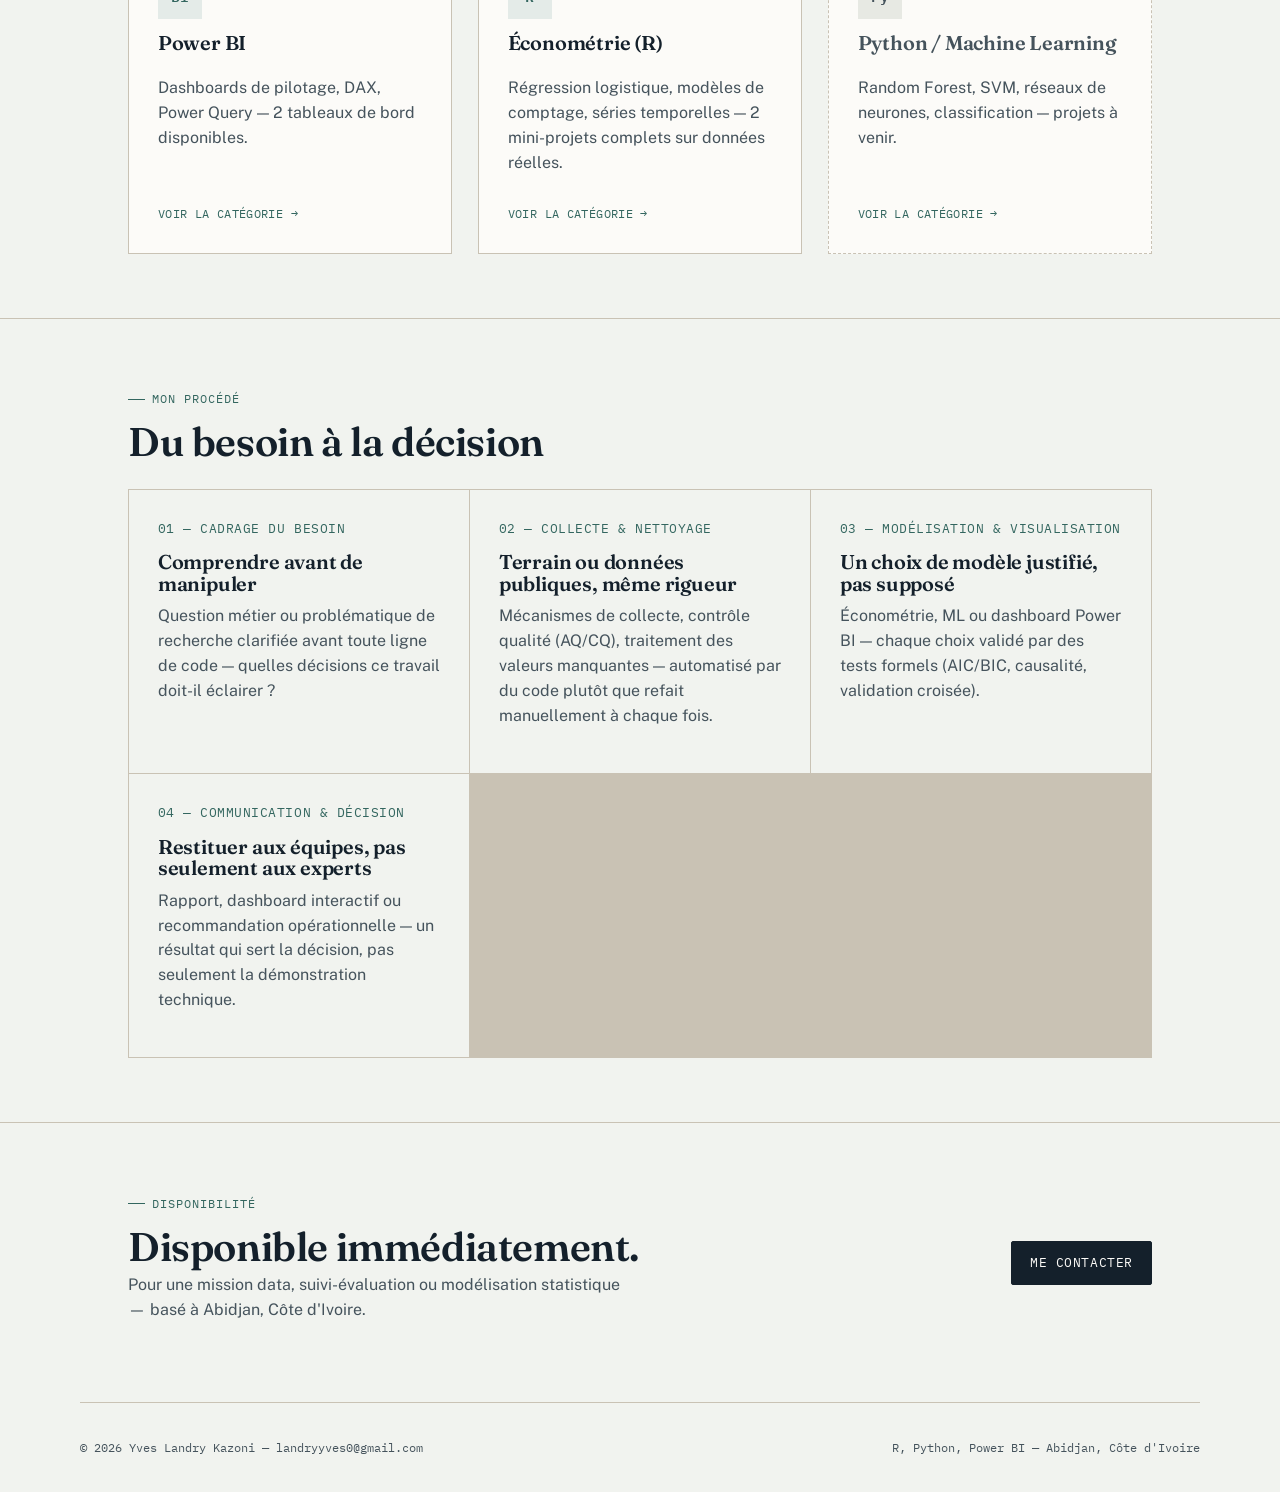
==== commit cd08354c: "Update index.html" ====
--- a/index.html
+++ b/index.html
@@ -28,8 +28,8 @@
 
 <main>
  <section class="hero wrap">
-   <p class="eyebrow">Ingénieur Statisticien · Data Analyst</p>
   <div class="hero-header">
+    <p class="eyebrow">Ingénieur Statisticien · Data Analyst</p>
     <h1>De la ligne de code au modèle statistique.</h1>
     <div class="hero-photo">
       <img src="images/PhotoId.png" alt="Photo de Yves Landry Kazoni">
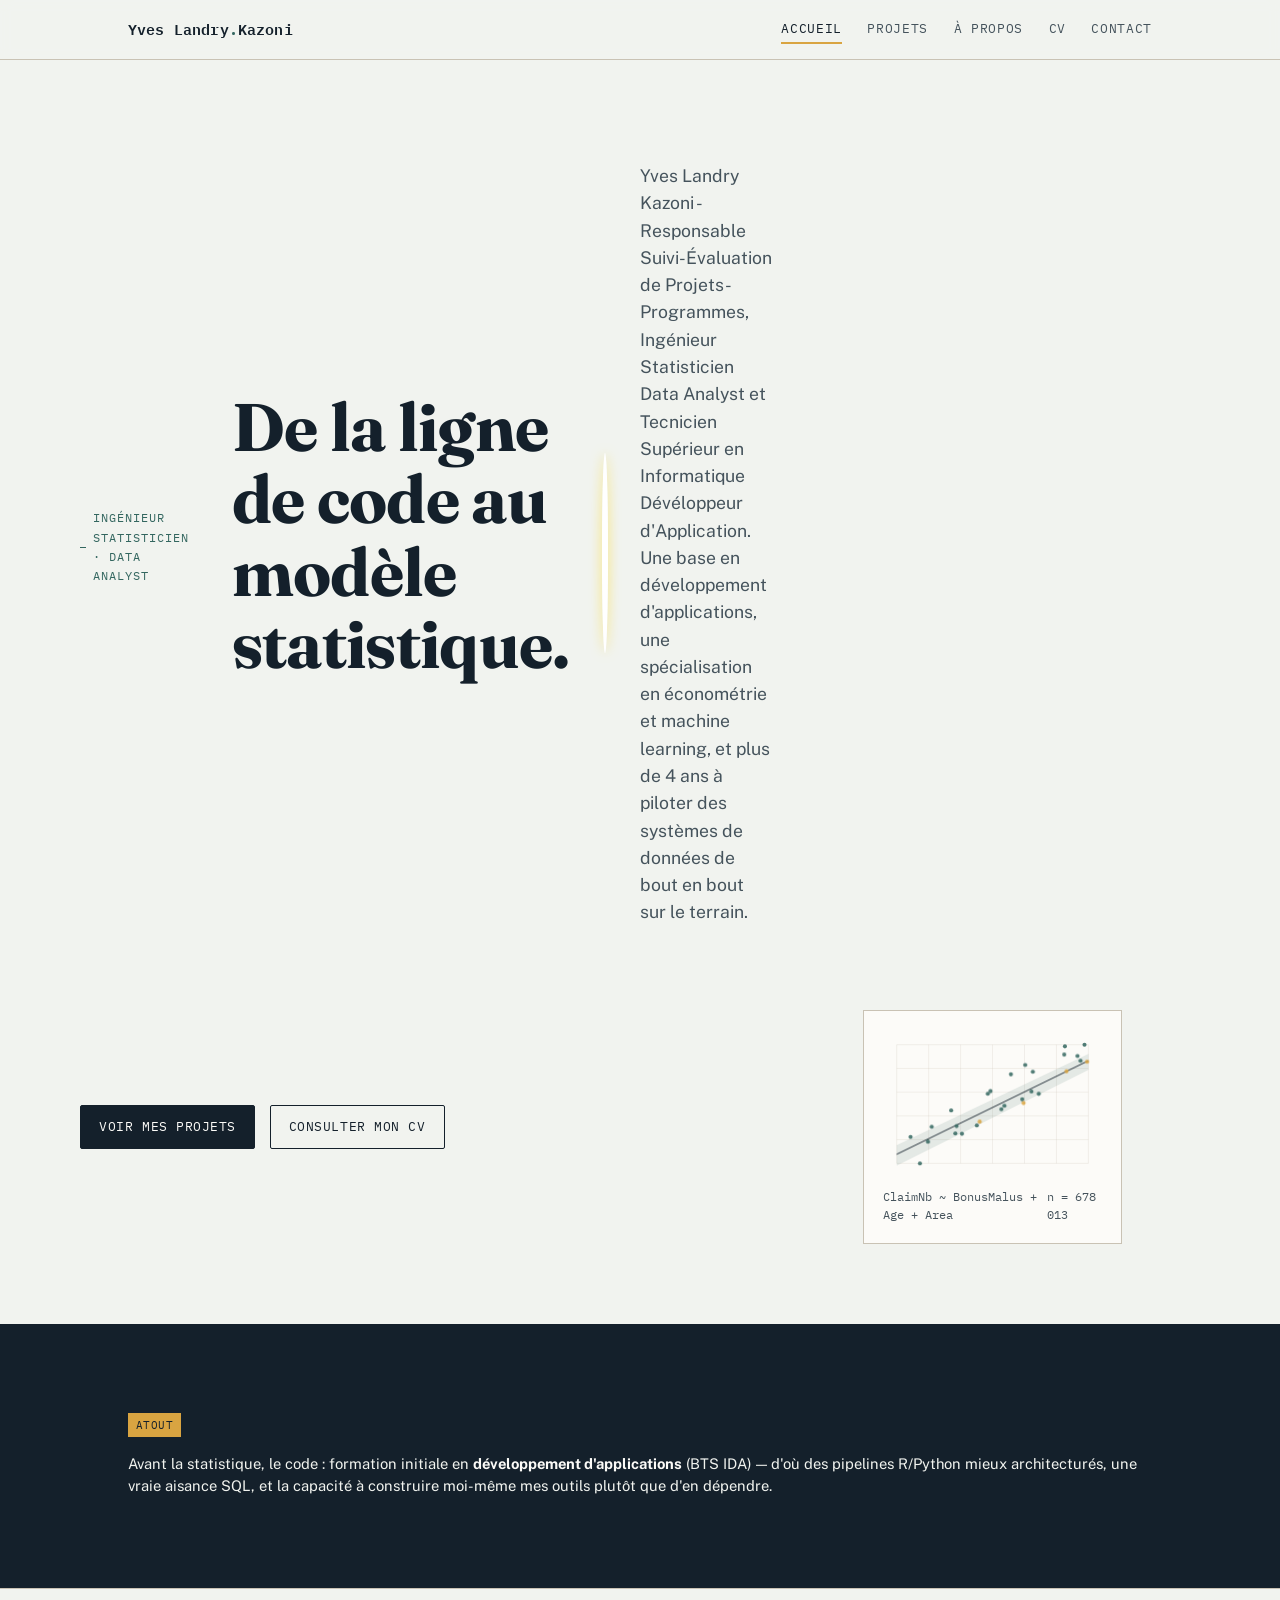
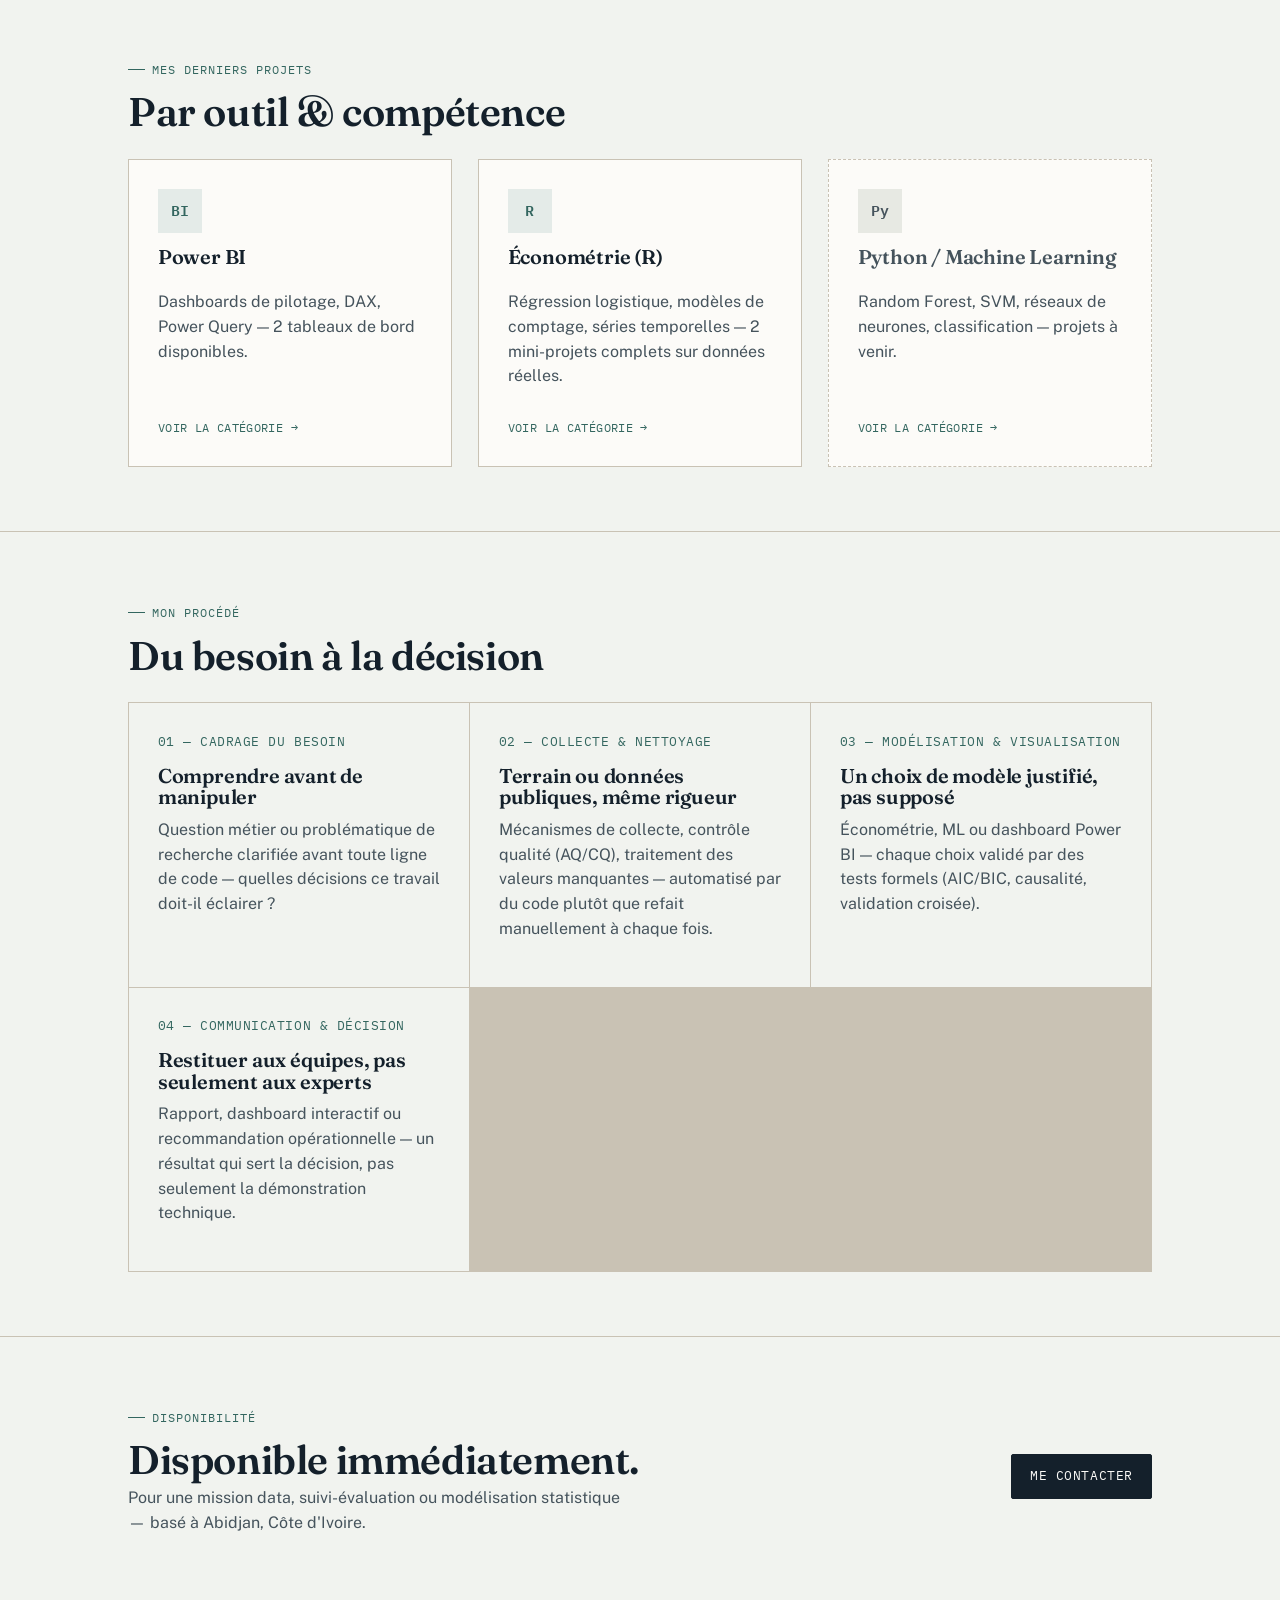
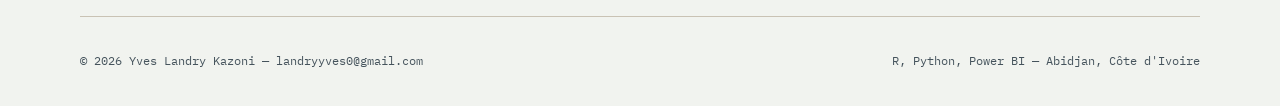
==== commit 8d7fd6e1: "Update index.html" ====
--- a/index.html
+++ b/index.html
@@ -34,7 +34,6 @@
     <div class="hero-photo">
       <img src="images/PhotoId.png" alt="Photo de Yves Landry Kazoni">
     </div>
-  </div>
   
   <p class="lede">
     Yves Landry Kazoni - Responsable Suivi-Évaluation de Projets-Programmes,
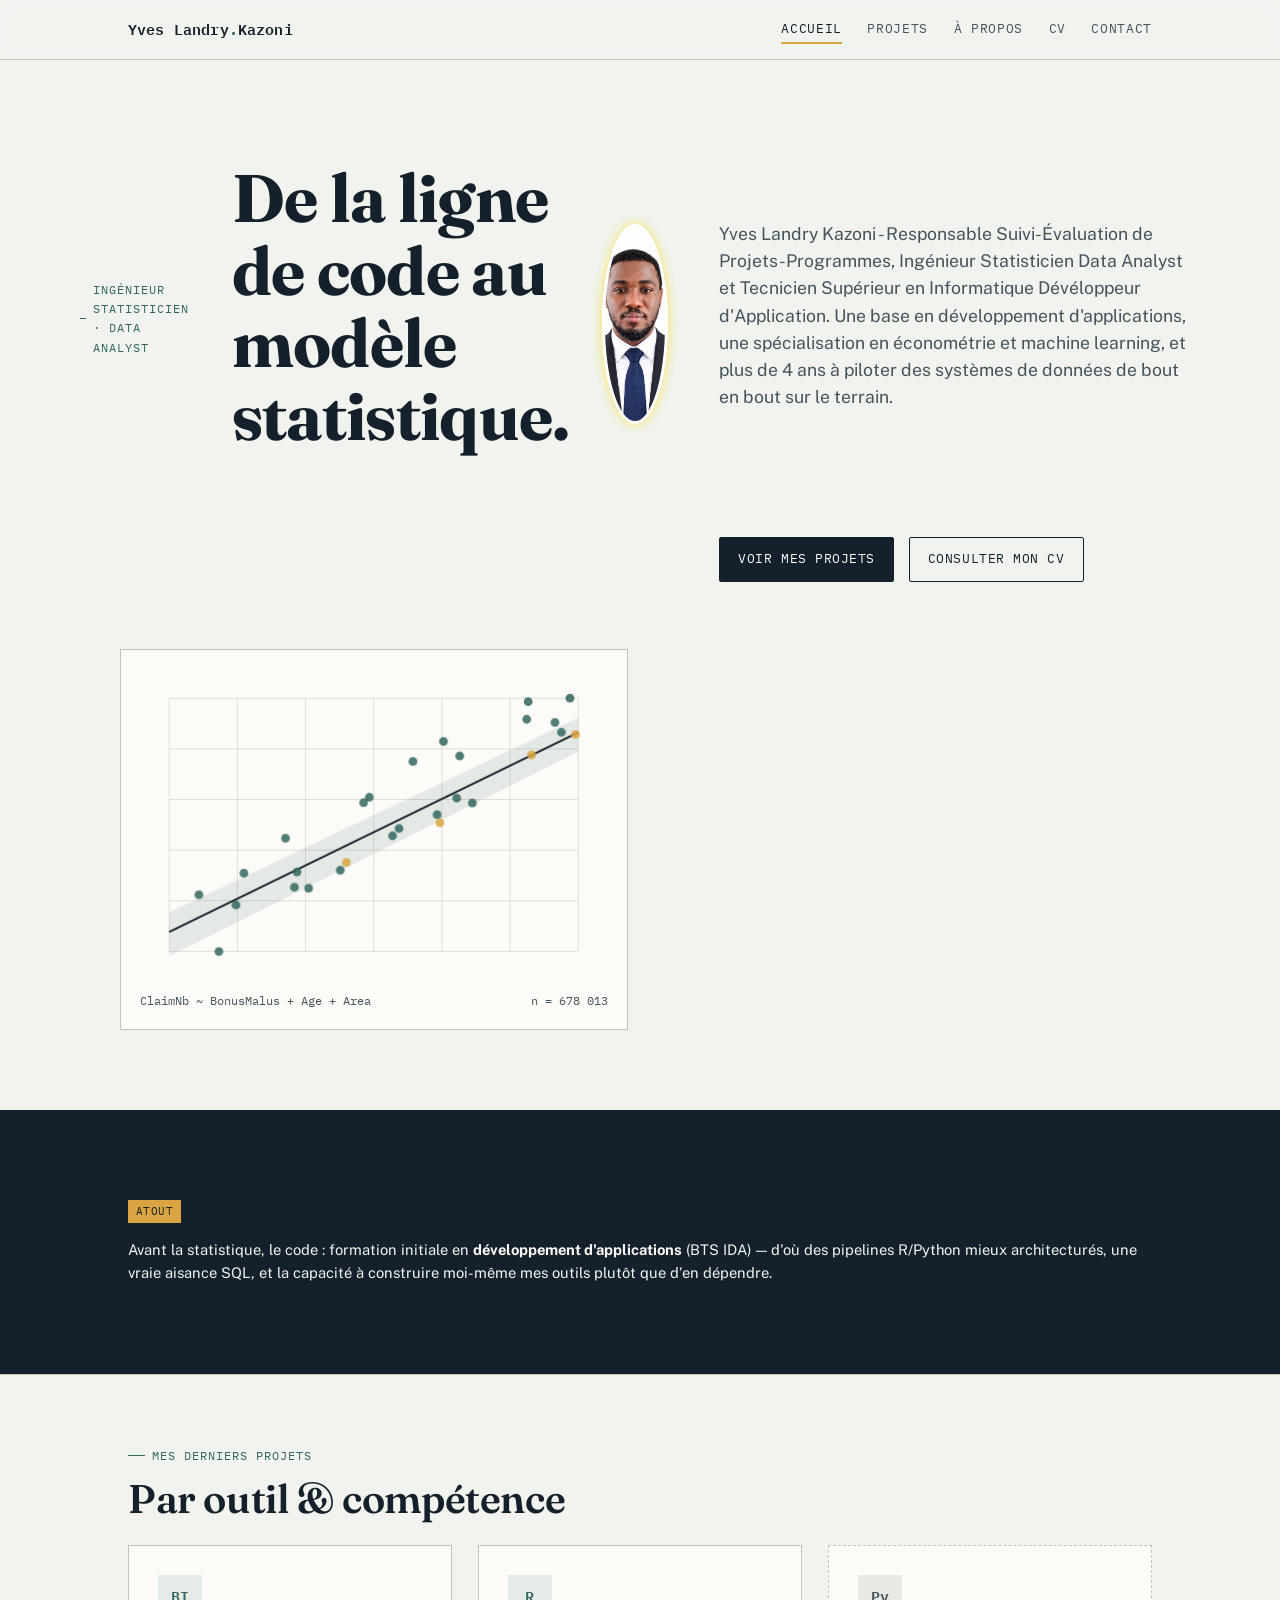
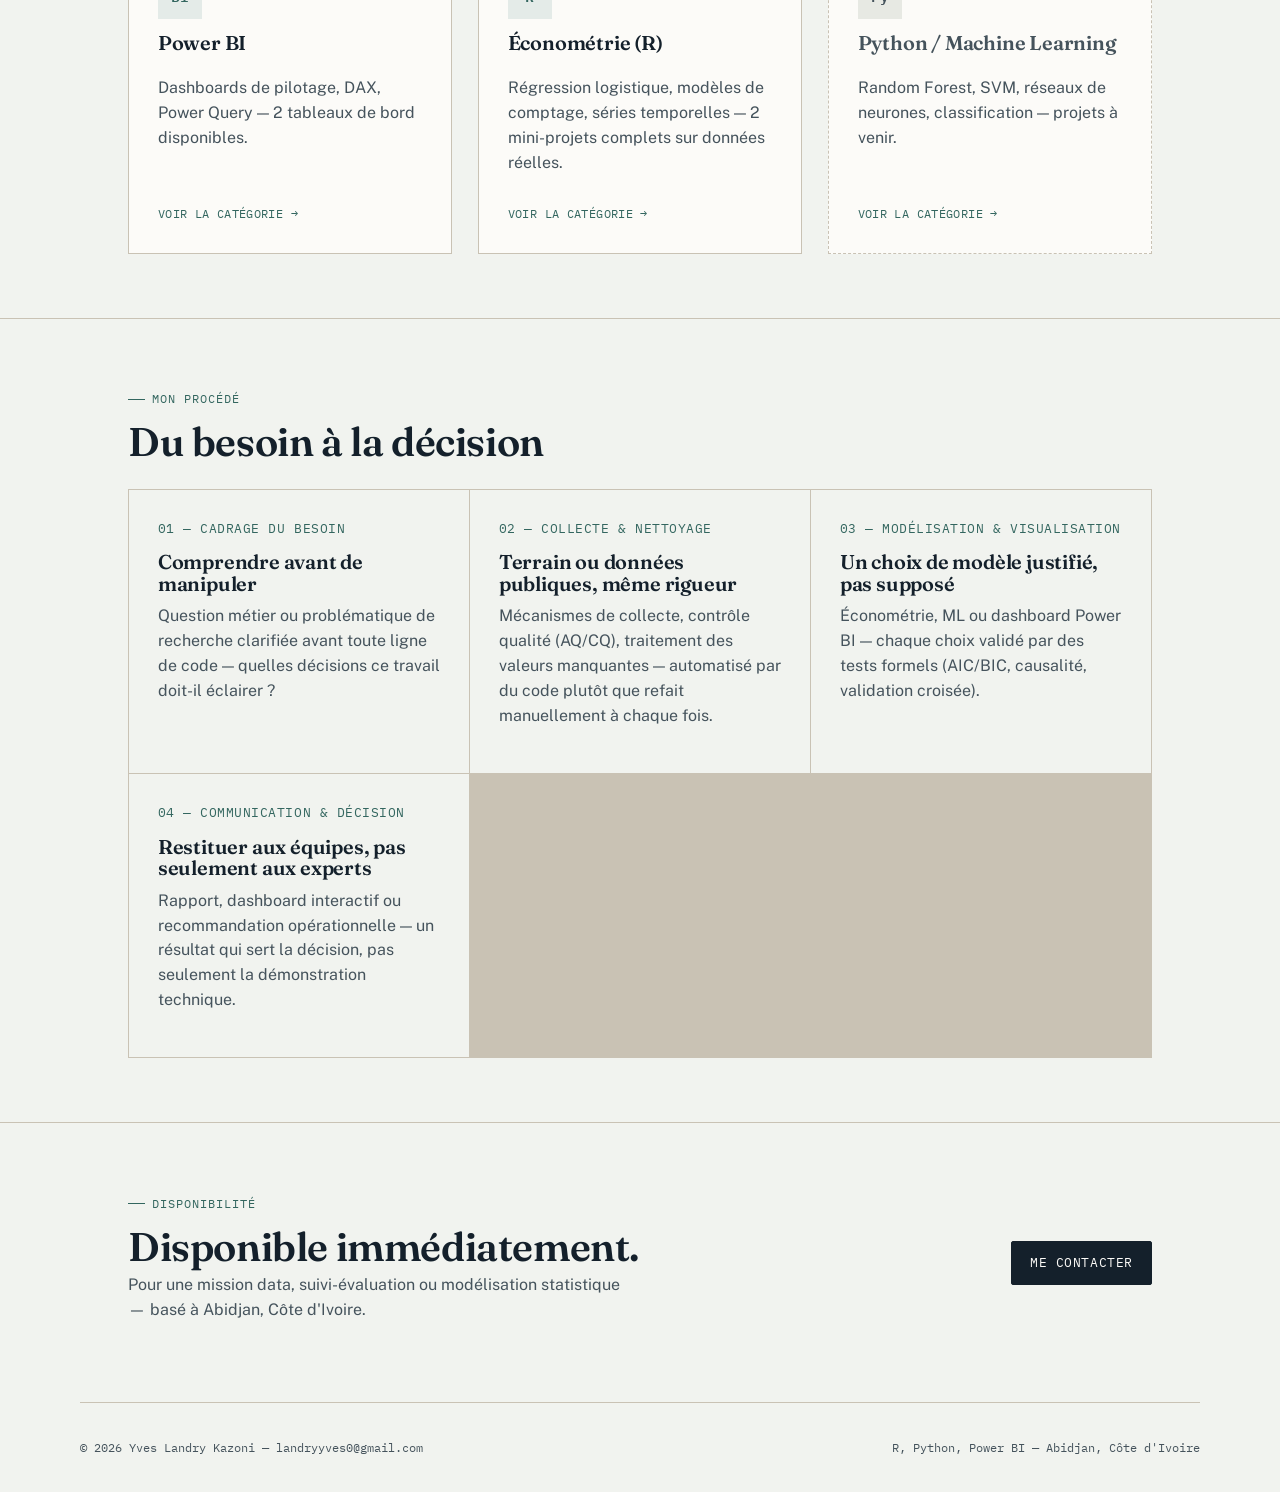
==== commit 593173dc: "Update index.html" ====
--- a/index.html
+++ b/index.html
@@ -34,7 +34,7 @@
     <div class="hero-photo">
       <img src="images/PhotoId.png" alt="Photo de Yves Landry Kazoni">
     </div>
-  
+  </div>
   <p class="lede">
     Yves Landry Kazoni - Responsable Suivi-Évaluation de Projets-Programmes,
     Ingénieur Statisticien Data Analyst et Tecnicien Supérieur en Informatique Dévéloppeur d'Application.
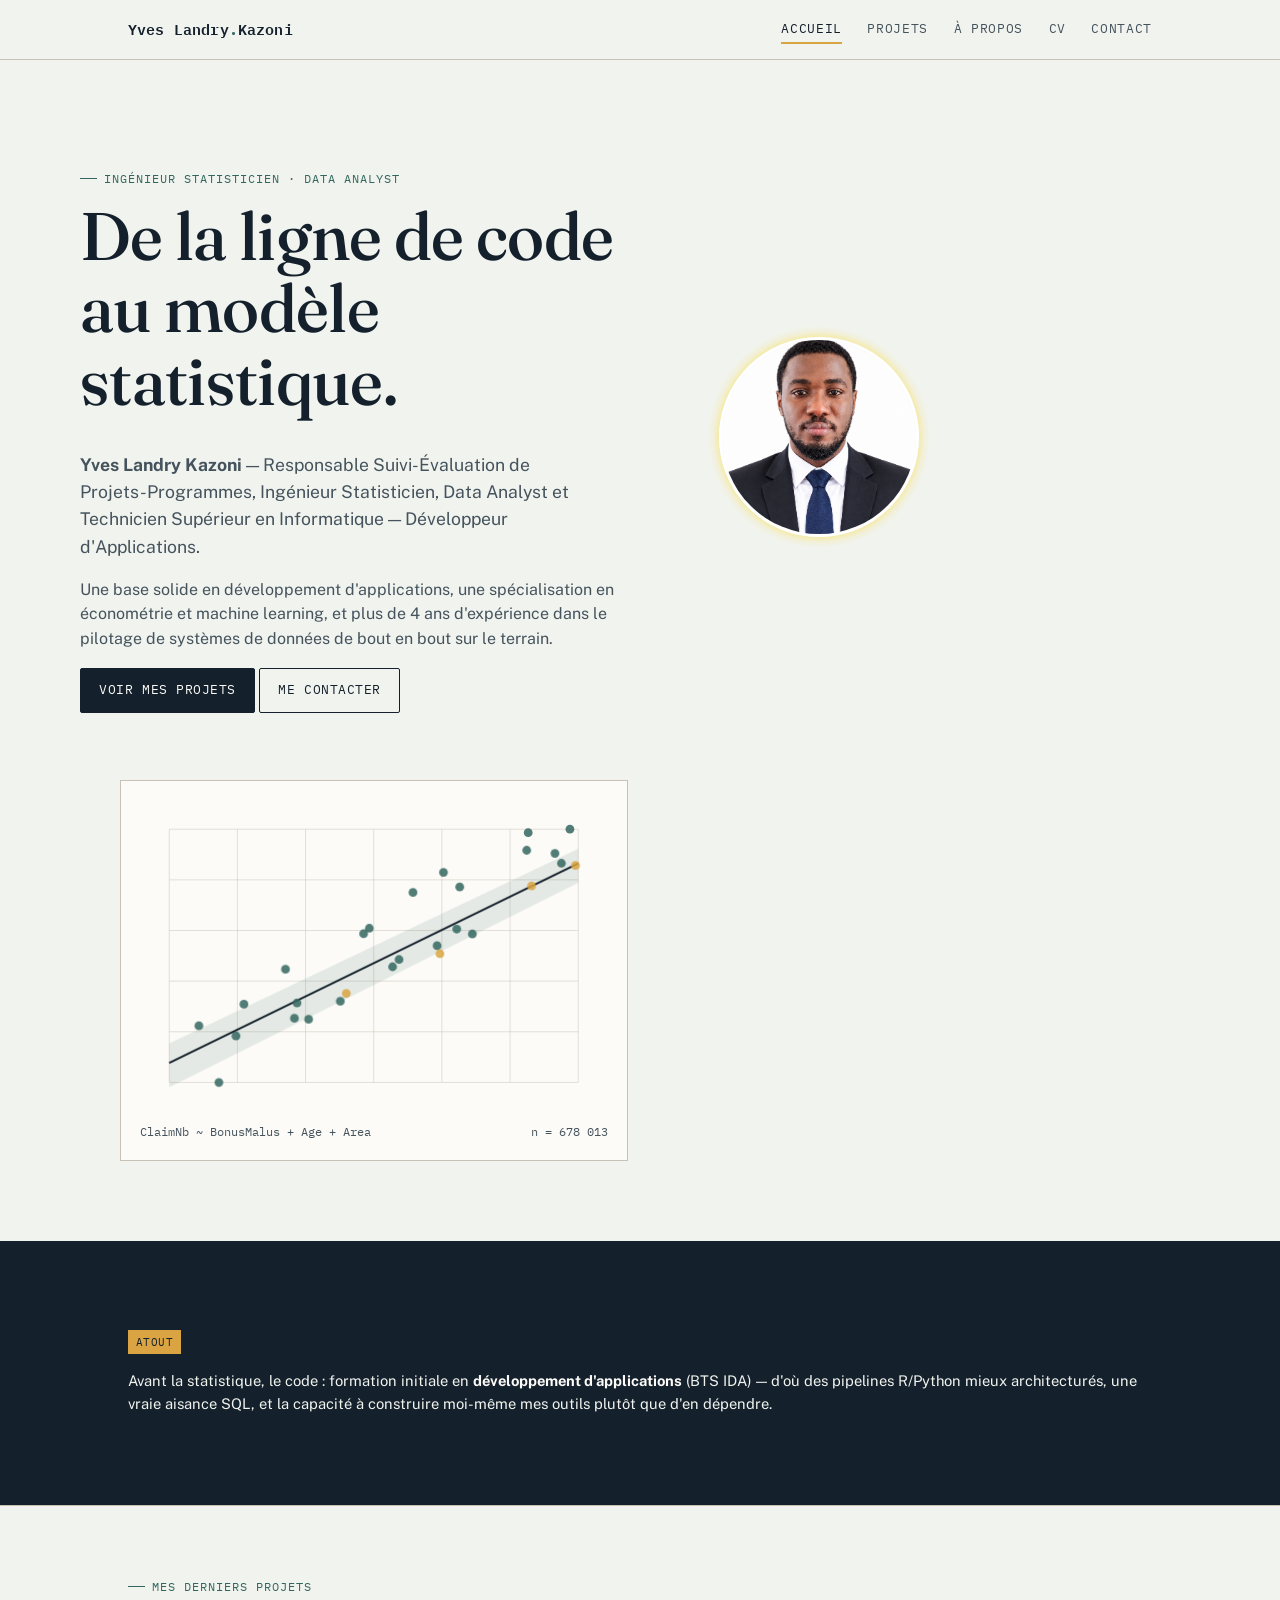
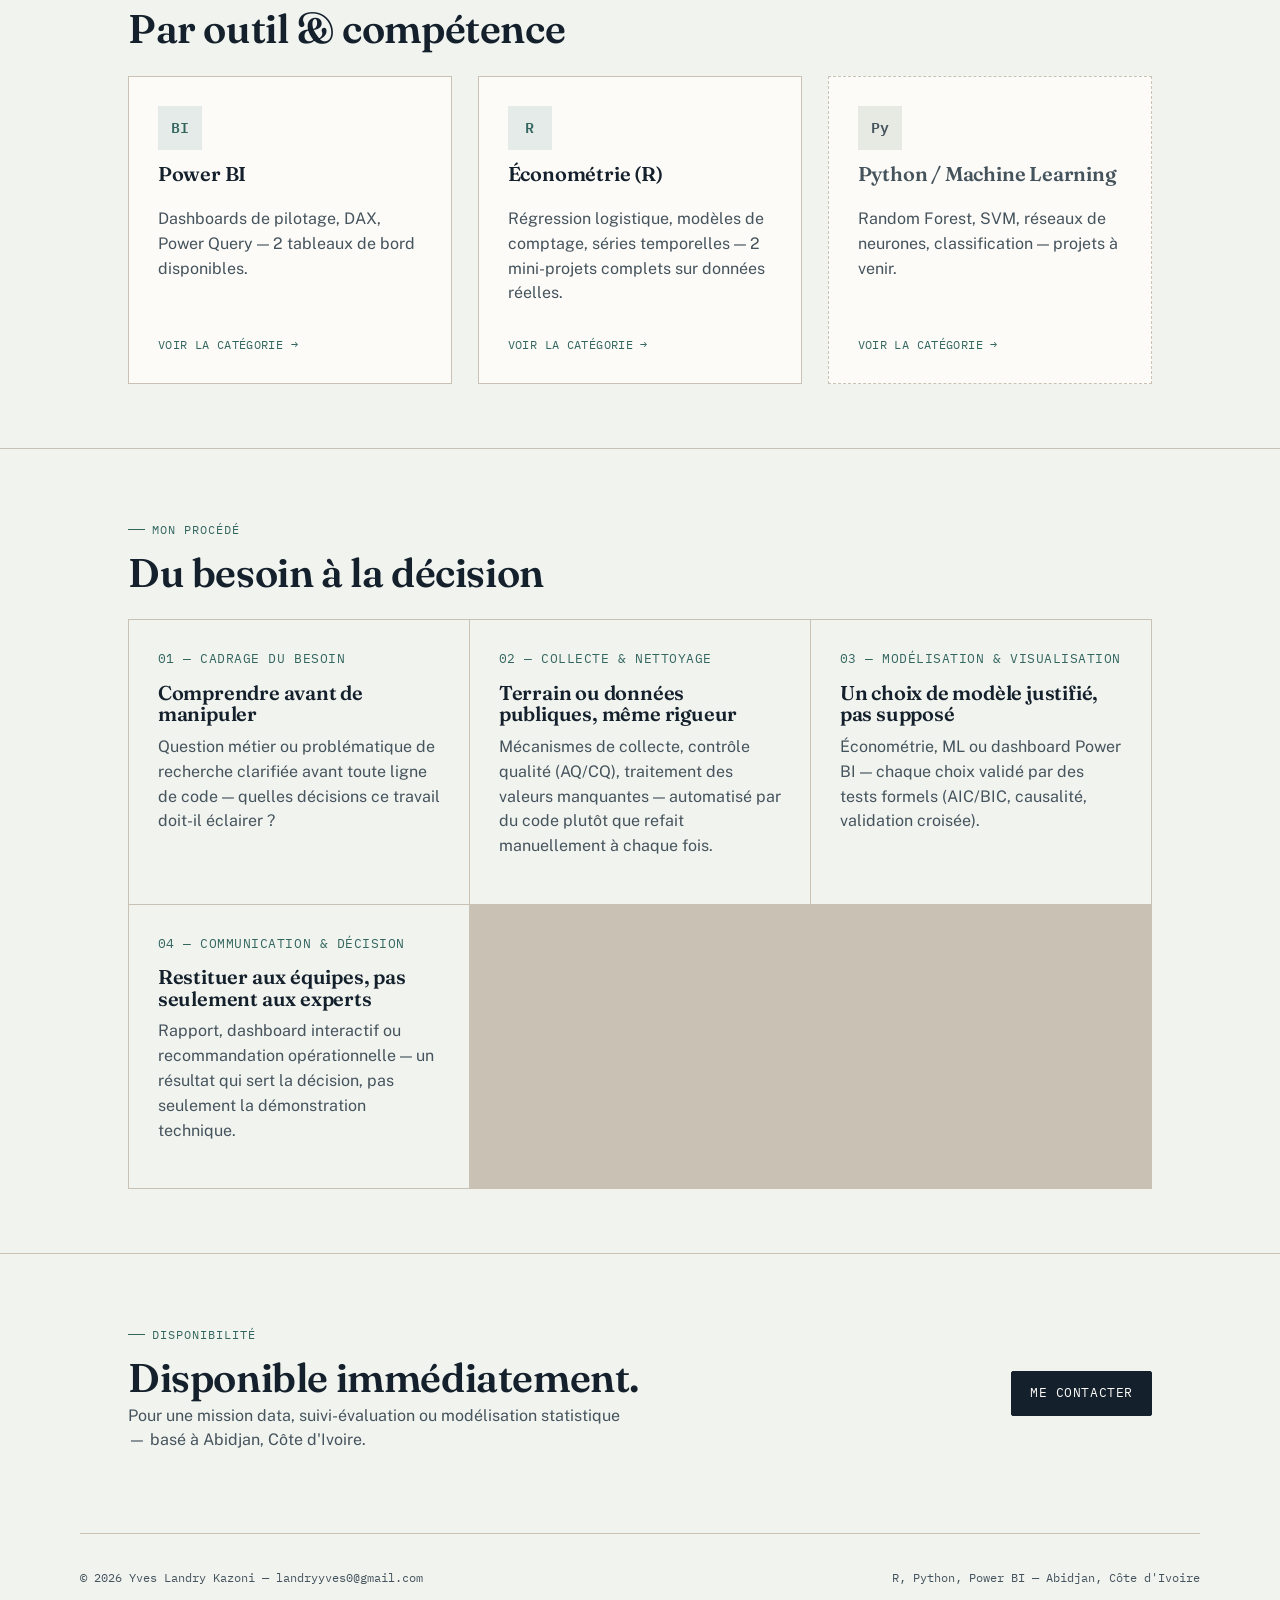
==== commit fbe52f4d: "Update index.html" ====
--- a/index.html
+++ b/index.html
@@ -27,27 +27,51 @@
 </header>
 
 <main>
- <section class="hero wrap">
-  <div class="hero-header">
-    <p class="eyebrow">Ingénieur Statisticien · Data Analyst</p>
-    <h1>De la ligne de code au modèle statistique.</h1>
+ <main>
+  <section class="hero wrap">
+
+    <!-- Partie texte -->
+    <div class="hero-content">
+      <p class="eyebrow">
+        Ingénieur Statisticien · Data Analyst
+      </p>
+
+      <h1>
+        De la ligne de code<br>
+        au modèle statistique.
+      </h1>
+
+      <p class="lede">
+        <strong>Yves Landry Kazoni</strong> — Responsable
+        Suivi-Évaluation de Projets-Programmes, Ingénieur Statisticien,
+        Data Analyst et Technicien Supérieur en Informatique —
+        Développeur d'Applications.
+      </p>
+
+      <p class="description">
+        Une base solide en développement d'applications, une spécialisation
+        en économétrie et machine learning, et plus de 4 ans d'expérience
+        dans le pilotage de systèmes de données de bout en bout sur le terrain.
+      </p>
+
+      <div class="hero-actions">
+        <a href="#projets" class="btn btn-primary">
+          Voir mes projets
+        </a>
+
+        <a href="#contact" class="btn btn-secondary">
+          Me contacter
+        </a>
+      </div>
+    </div>
+
+    <!-- Partie photo -->
     <div class="hero-photo">
-      <img src="images/PhotoId.png" alt="Photo de Yves Landry Kazoni">
-    </div>
-  </div>
-  <p class="lede">
-    Yves Landry Kazoni - Responsable Suivi-Évaluation de Projets-Programmes,
-    Ingénieur Statisticien Data Analyst et Tecnicien Supérieur en Informatique Dévéloppeur d'Application.
-    Une base en développement d'applications, une spécialisation en
-    économétrie et machine learning, et plus de 4 ans à piloter des
-    systèmes de données de bout en bout sur le terrain.
-  </p>
-    </div>
-  </div>
-      </p>
-      <div class="btn-row">
-        <a href="projets.html" class="btn btn-primary">Voir mes projets</a>
-        <a href="cv.html" class="btn btn-ghost">Consulter mon CV</a>
+      <div class="photo-frame">
+        <img
+          src="images/PhotoId.png"
+          alt="Yves Landry Kazoni — Ingénieur Statisticien et Data Analyst"
+        >
       </div>
     </div>
 
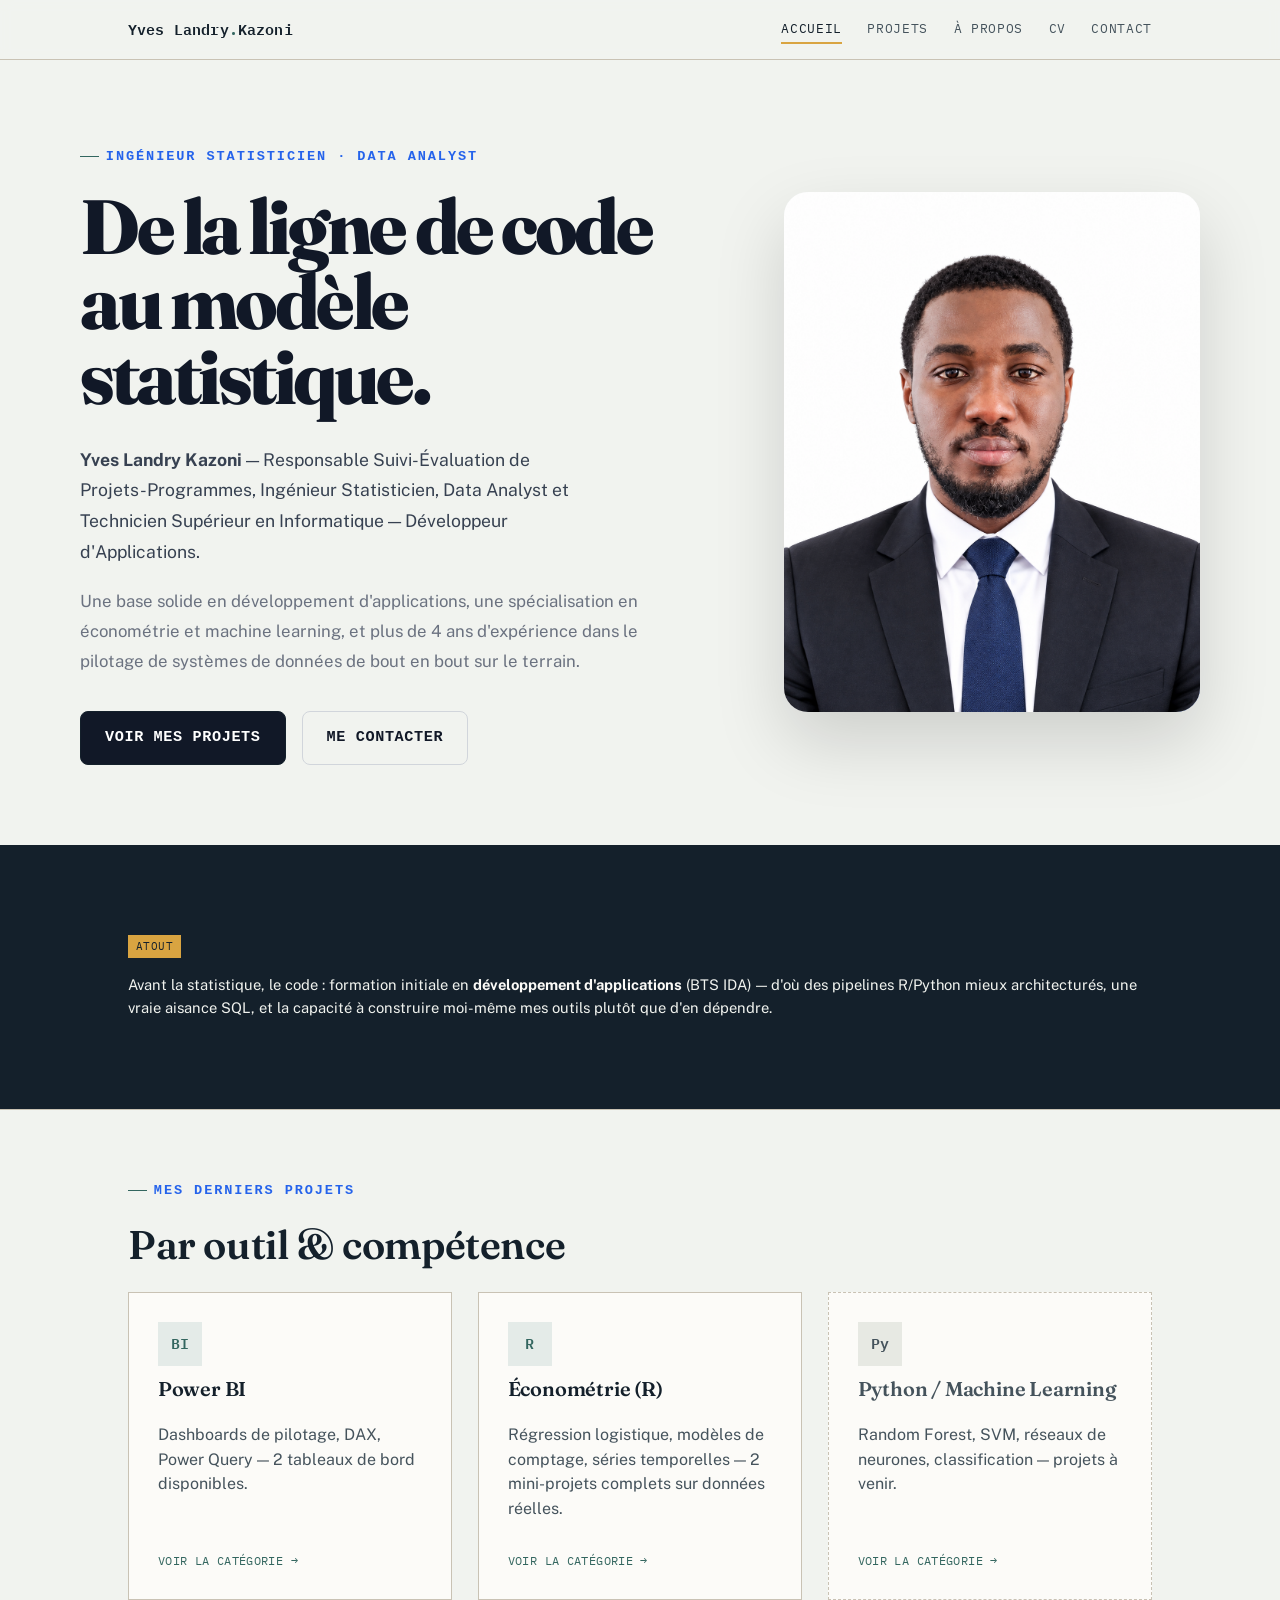
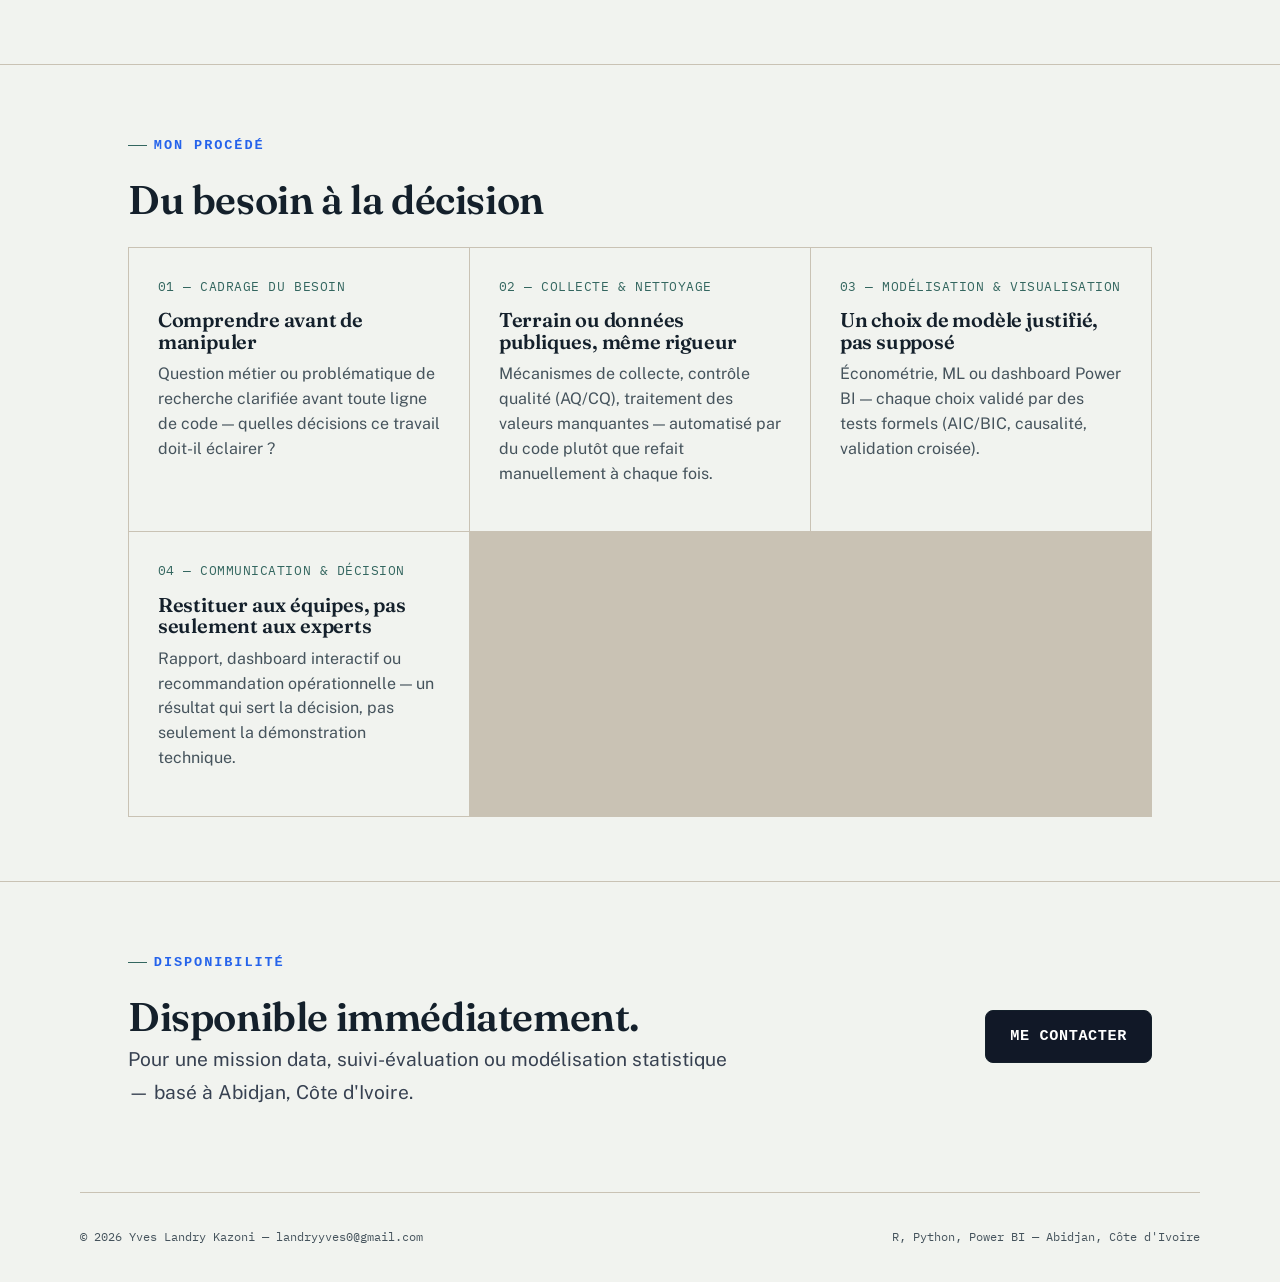
==== commit 2066a5bf: "Update index.html" ====
--- a/index.html
+++ b/index.html
@@ -75,13 +75,13 @@
       </div>
     </div>
 
-    <figure class="hero-figure">
+    <!-- <figure class="hero-figure">
       <svg id="regression-plot" viewBox="0 0 480 320" role="img" aria-label="Nuage de points avec droite de régression et intervalle de confiance"></svg>
       <figcaption>
         <span>ClaimNb ~ BonusMalus + Age + Area</span>
         <span>n = 678 013</span>
       </figcaption>
-    </figure>
+    </figure> -->
   </section>
 
   <section class="highlight-strip">
--- a/style.css
+++ b/style.css
@@ -813,24 +813,212 @@
 .highlight-strip p { color: var(--paper); margin: 0; font-size: 0.92rem; }
 .highlight-strip strong { color: var(--white); }
 
-/* ---------- Ajout de photo d'identité ---------- */
-.hero-header {
-  display: flex;
-  justify-content: space-between;
-  align-items: center;
-  gap: 2rem;
-}
-
-.hero-header h1 {
-  font-weight: 700; /* bien gras */
-  flex: 1;
-}
-
-.hero-photo img {
-  width: 200px;   /* plus grand */
-  height: 200px;
-  border-radius: 50%; /* arrondi type CV */
+/* =========================
+   HERO
+========================= */
+
+.hero {
+  min-height: 85vh;
+  display: grid;
+  grid-template-columns: 1.2fr 0.8fr;
+  align-items: center;
+  gap: 80px;
+  padding: 80px 0;
+}
+
+/* =========================
+   TEXTE
+========================= */
+
+.hero-content {
+  max-width: 720px;
+}
+
+.eyebrow {
+  margin: 0 0 22px;
+  font-size: 0.85rem;
+  font-weight: 700;
+  letter-spacing: 0.14em;
+  text-transform: uppercase;
+  color: #2563eb;
+}
+
+.hero h1 {
+  margin: 0 0 30px;
+  font-size: clamp(3rem, 6vw, 5.5rem);
+  line-height: 0.98;
+  letter-spacing: -0.045em;
+  font-weight: 800;
+  color: #111827;
+}
+
+.lede {
+  max-width: 680px;
+  margin: 0 0 18px;
+  font-size: 1.2rem;
+  line-height: 1.75;
+  color: #374151;
+}
+
+.description {
+  max-width: 650px;
+  margin: 0 0 35px;
+  font-size: 1.05rem;
+  line-height: 1.8;
+  color: #6b7280;
+}
+
+/* =========================
+   BOUTONS
+========================= */
+
+.hero-actions {
+  display: flex;
+  align-items: center;
+  gap: 16px;
+}
+
+.btn {
+  display: inline-flex;
+  align-items: center;
+  justify-content: center;
+  padding: 14px 24px;
+  border-radius: 8px;
+  text-decoration: none;
+  font-size: 0.95rem;
+  font-weight: 700;
+  transition: all 0.25s ease;
+}
+
+.btn-primary {
+  color: white;
+  background: #111827;
+}
+
+.btn-primary:hover {
+  background: #2563eb;
+  transform: translateY(-2px);
+}
+
+.btn-secondary {
+  color: #111827;
+  border: 1px solid #d1d5db;
+  background: transparent;
+}
+
+.btn-secondary:hover {
+  border-color: #111827;
+  transform: translateY(-2px);
+}
+
+/* =========================
+   PHOTO
+========================= */
+
+.hero-photo {
+  display: flex;
+  justify-content: center;
+  align-items: center;
+}
+
+.photo-frame {
+  position: relative;
+  width: min(100%, 420px);
+  aspect-ratio: 4 / 5;
+  overflow: hidden;
+  border-radius: 24px;
+  background: #f3f4f6;
+  box-shadow:
+    0 30px 70px rgba(0, 0, 0, 0.15);
+}
+
+.photo-frame img {
+  width: 100%;
+  height: 100%;
+  display: block;
   object-fit: cover;
-  border: 3px solid #fff;
-  box-shadow: 0 0 12px rgba(255, 215, 0, 0.6);
-}
+  object-position: center top;
+}
+
+/* Petit élément décoratif */
+.photo-frame::after {
+  content: "";
+  position: absolute;
+  width: 90px;
+  height: 90px;
+  right: -20px;
+  bottom: -20px;
+  border-radius: 50%;
+  background: #2563eb;
+  opacity: 0.9;
+  z-index: -1;
+}
+
+/* =========================
+   RESPONSIVE
+========================= */
+
+@media (max-width: 900px) {
+
+  .hero {
+    grid-template-columns: 1fr;
+    gap: 50px;
+    padding: 60px 20px;
+    text-align: center;
+  }
+
+  .hero-content {
+    max-width: 700px;
+    margin: 0 auto;
+  }
+
+  .lede,
+  .description {
+    margin-left: auto;
+    margin-right: auto;
+  }
+
+  .hero-actions {
+    justify-content: center;
+  }
+
+  .hero-photo {
+    order: -1;
+  }
+
+  .photo-frame {
+    width: min(75vw, 360px);
+  }
+}
+
+@media (max-width: 500px) {
+
+  .hero {
+    padding: 40px 18px;
+  }
+
+  .hero h1 {
+    font-size: 2.8rem;
+  }
+
+  .lede {
+    font-size: 1.05rem;
+  }
+
+  .description {
+    font-size: 0.98rem;
+  }
+
+  .hero-actions {
+    flex-direction: column;
+    width: 100%;
+  }
+
+  .btn {
+    width: 100%;
+  }
+
+  .photo-frame {
+    width: 85vw;
+  }
+}
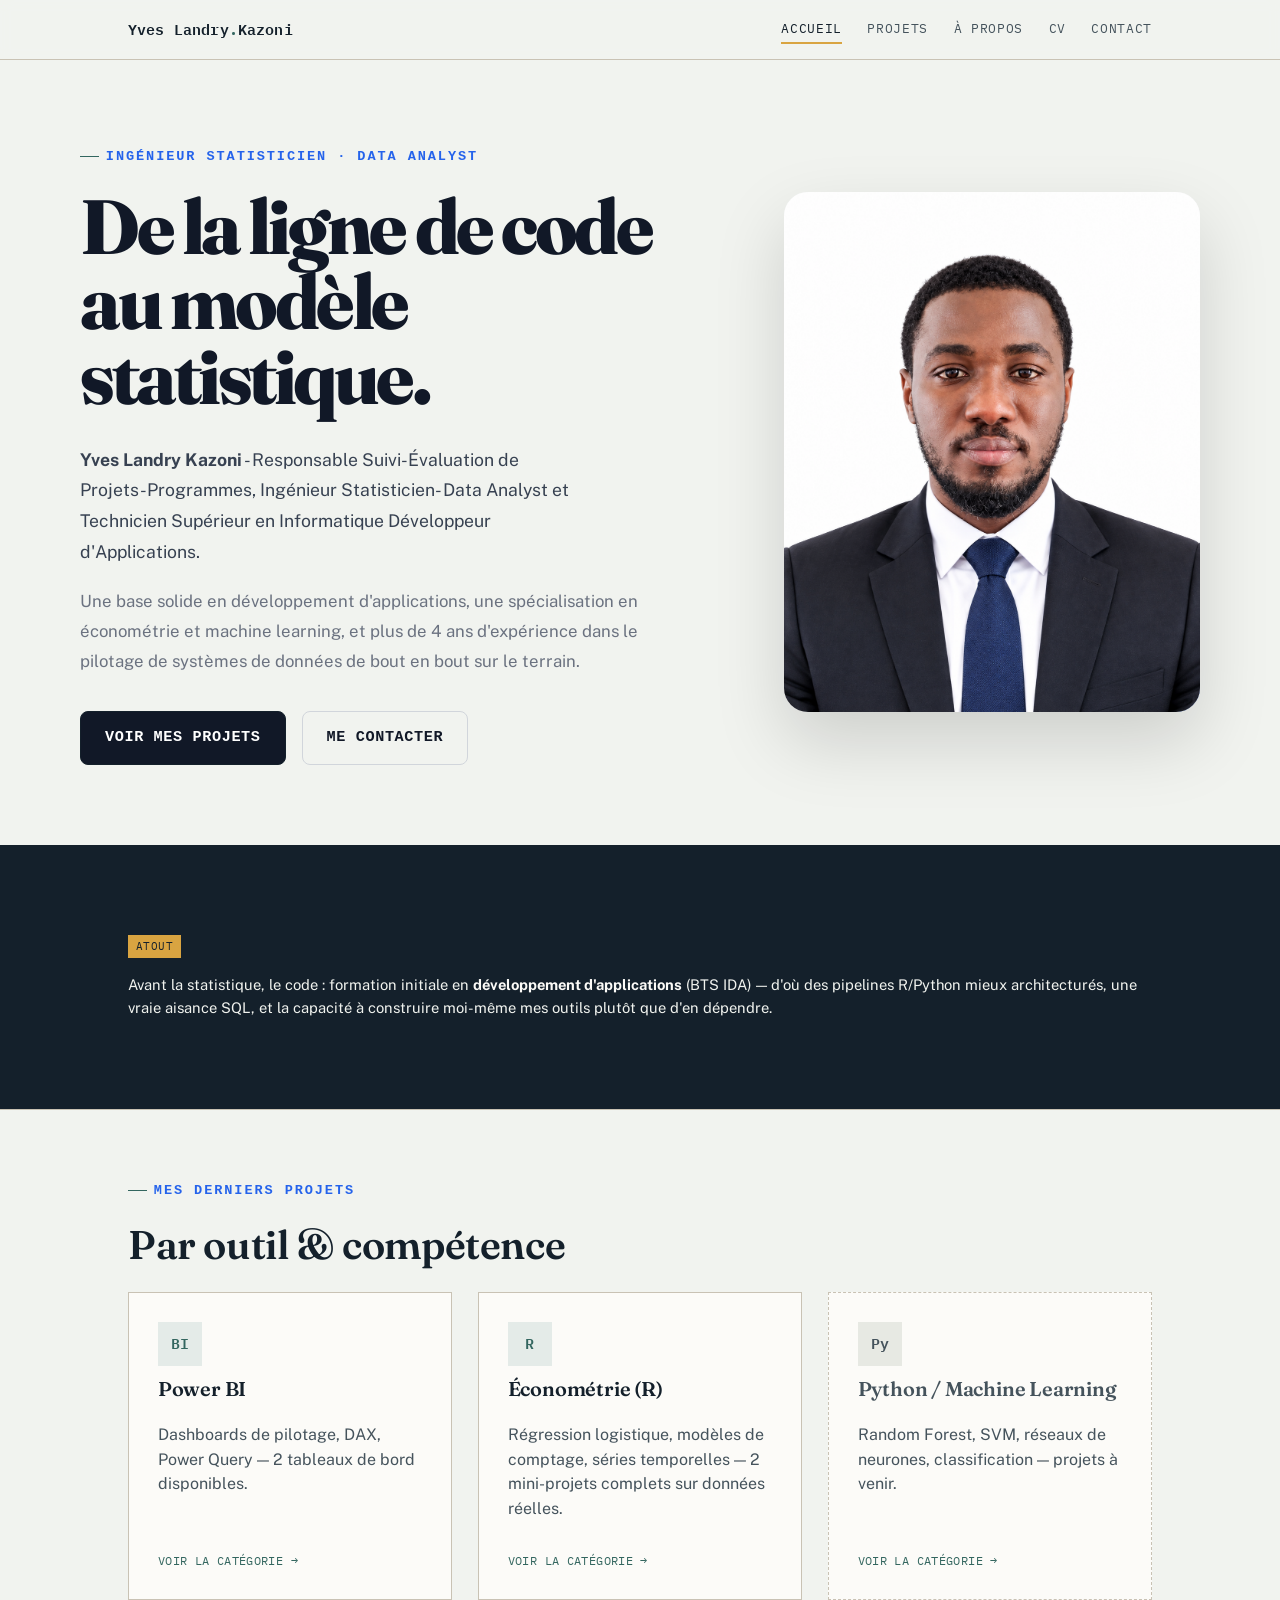
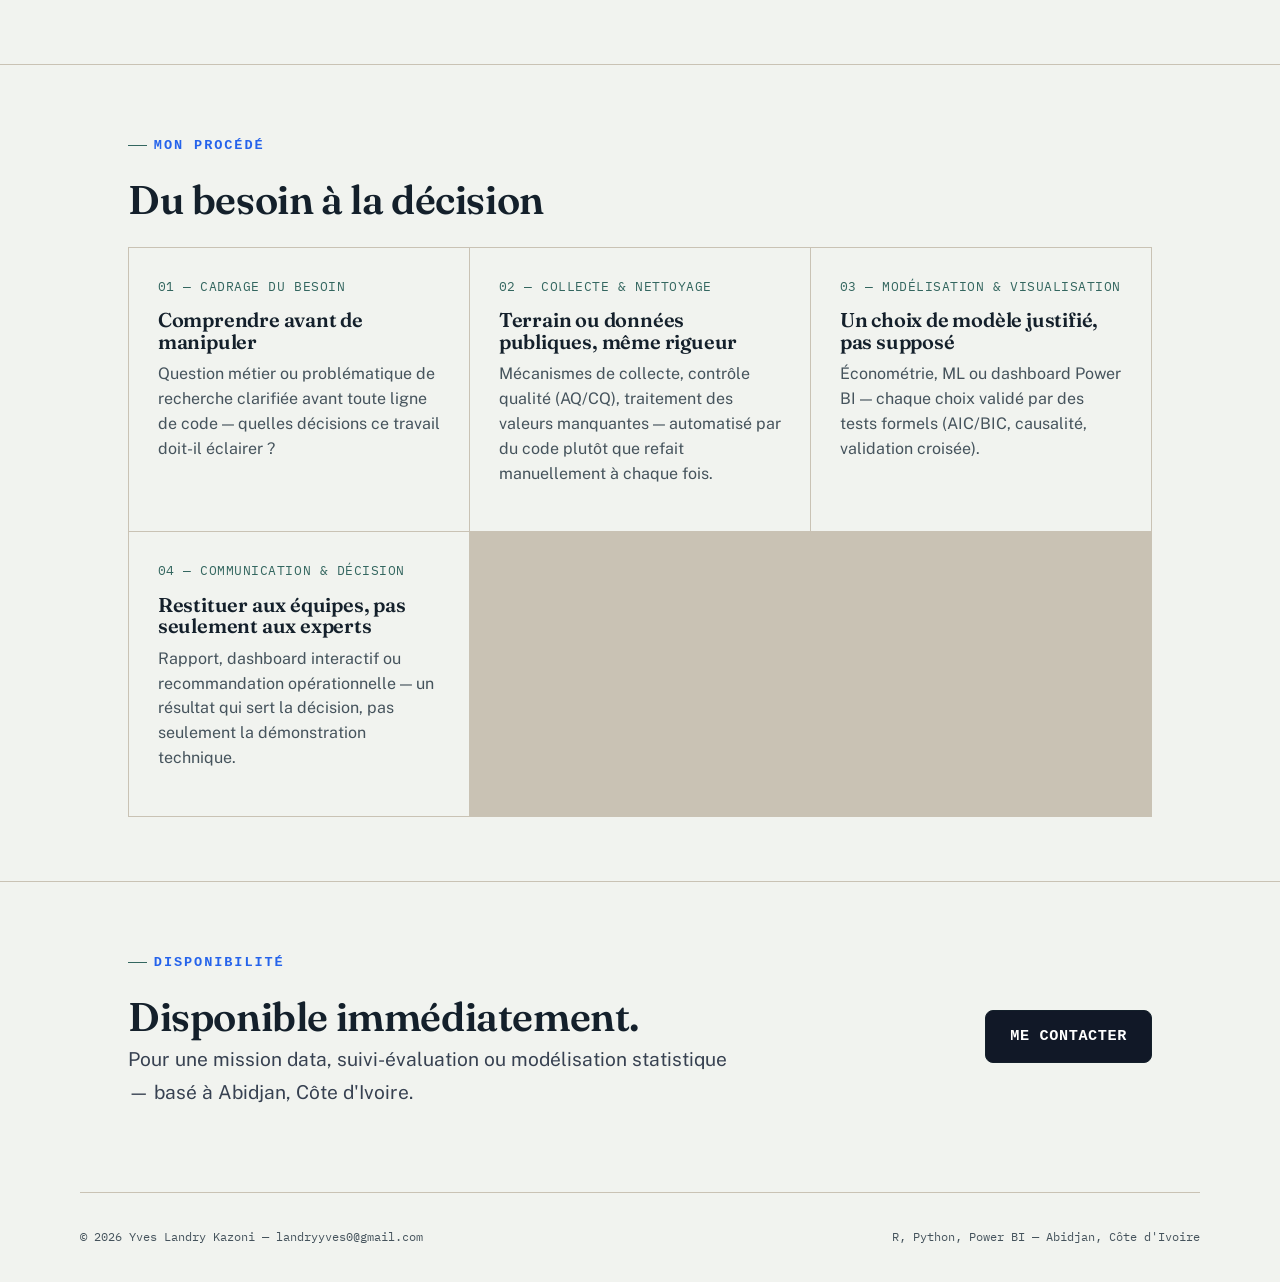
==== commit 7042000f: "Update index.html" ====
--- a/index.html
+++ b/index.html
@@ -23,14 +23,12 @@
       <li><a href="contact.html">Contact</a></li>
     </ul>
   </nav>
-
 </header>
 
 <main>
- <main>
   <section class="hero wrap">
 
-    <!-- Partie texte -->
+    <!-- Texte à gauche -->
     <div class="hero-content">
       <p class="eyebrow">
         Ingénieur Statisticien · Data Analyst
@@ -42,9 +40,9 @@
       </h1>
 
       <p class="lede">
-        <strong>Yves Landry Kazoni</strong> — Responsable
-        Suivi-Évaluation de Projets-Programmes, Ingénieur Statisticien,
-        Data Analyst et Technicien Supérieur en Informatique —
+        <strong>Yves Landry Kazoni</strong> - Responsable
+        Suivi-Évaluation de Projets-Programmes, Ingénieur Statisticien-
+        Data Analyst et Technicien Supérieur en Informatique
         Développeur d'Applications.
       </p>
 
@@ -65,7 +63,7 @@
       </div>
     </div>
 
-    <!-- Partie photo -->
+    <!-- Photo à droite -->
     <div class="hero-photo">
       <div class="photo-frame">
         <img
@@ -75,13 +73,6 @@
       </div>
     </div>
 
-    <!-- <figure class="hero-figure">
-      <svg id="regression-plot" viewBox="0 0 480 320" role="img" aria-label="Nuage de points avec droite de régression et intervalle de confiance"></svg>
-      <figcaption>
-        <span>ClaimNb ~ BonusMalus + Age + Area</span>
-        <span>n = 678 013</span>
-      </figcaption>
-    </figure> -->
   </section>
 
   <section class="highlight-strip">
@@ -94,7 +85,7 @@
     </div>
   </section>
 
-  <section class="section-border-top">
+  <section class="section-border-top" id="projets">
     <div class="wrap">
       <p class="eyebrow">Mes derniers projets</p>
       <h2 style="margin-bottom:1.6rem;">Par outil &amp; compétence</h2>
@@ -164,7 +155,7 @@
     </div>
   </section>
 
-  <section class="section-border-top">
+  <section class="section-border-top" id="contact">
     <div class="wrap" style="display:flex; justify-content:space-between; align-items:center; flex-wrap:wrap; gap:1.2rem;">
       <div>
         <p class="eyebrow">Disponibilité</p>
--- a/style.css
+++ b/style.css
@@ -247,7 +247,7 @@
   max-width: 46ch;
 }
 
-.hero-figure {
+/* .hero-figure {
   border: 1px solid var(--line);
   background: var(--white);
   padding: 1.2rem;
